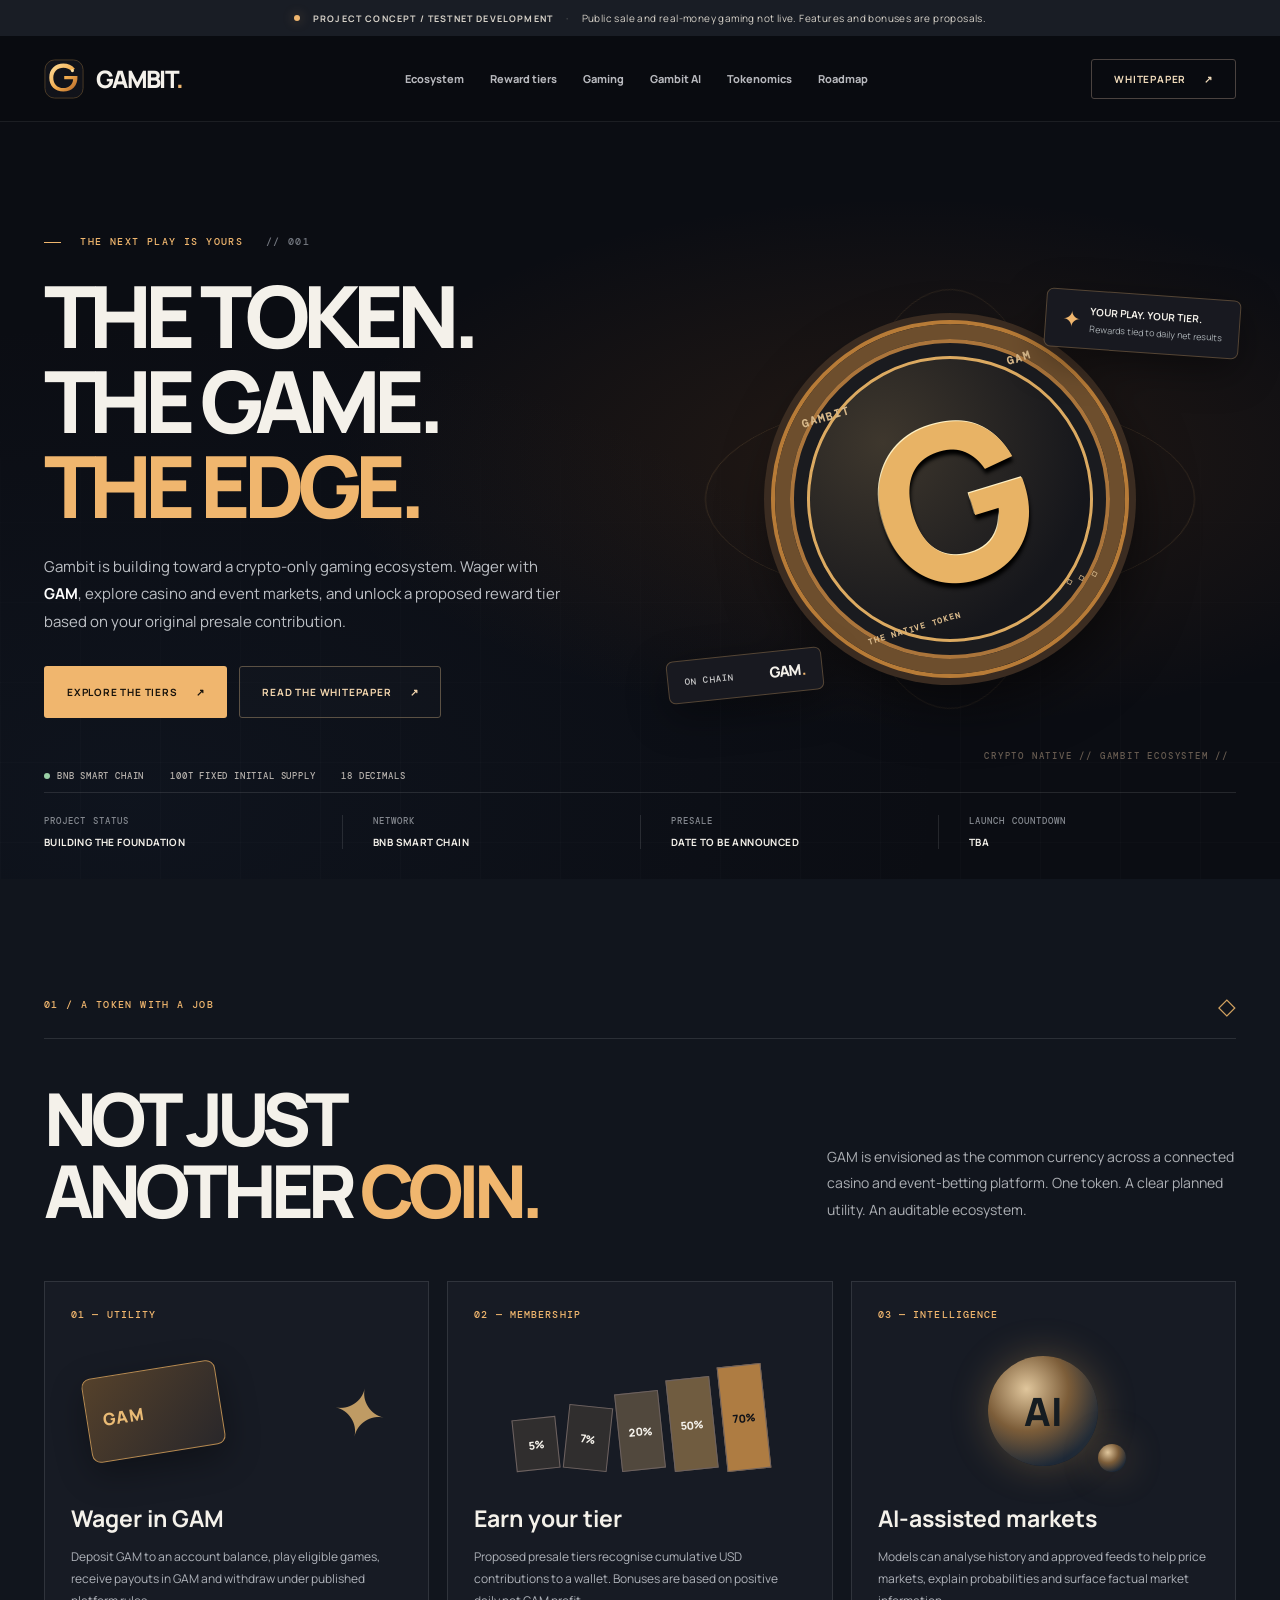
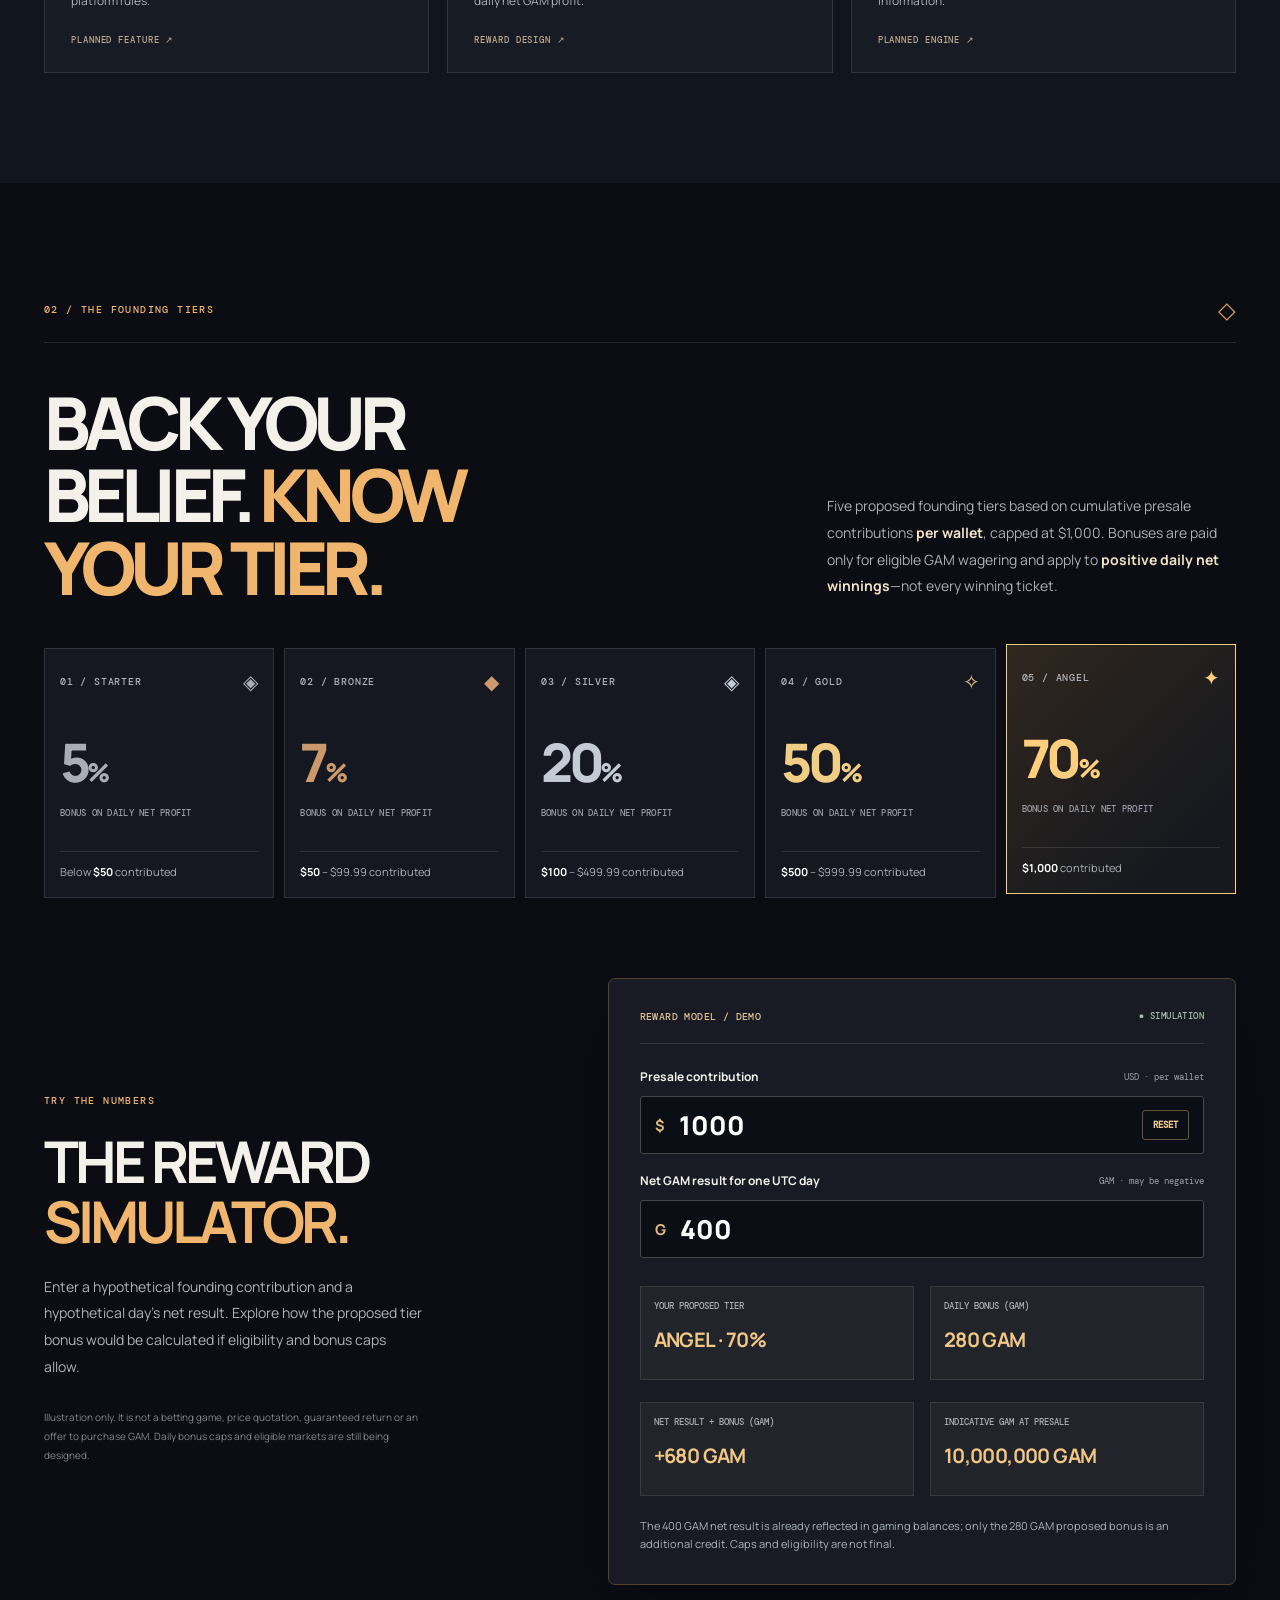
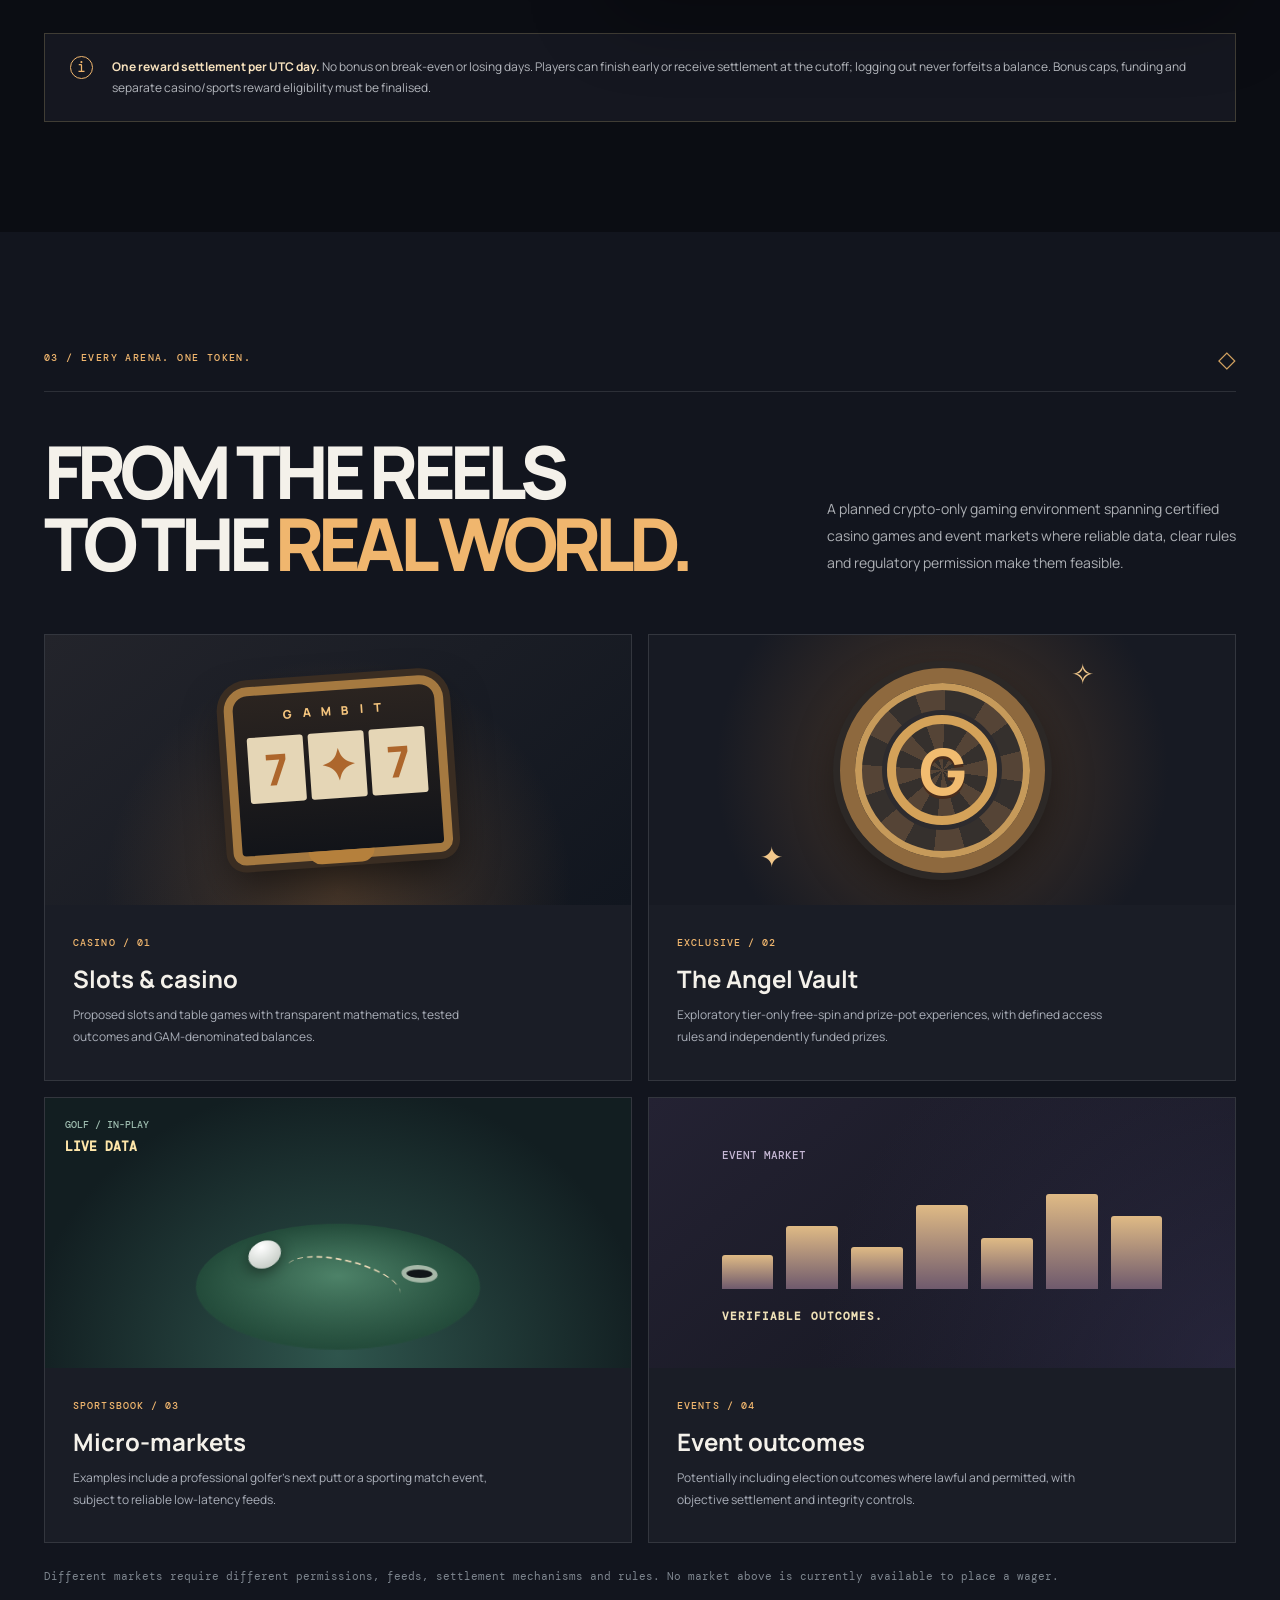
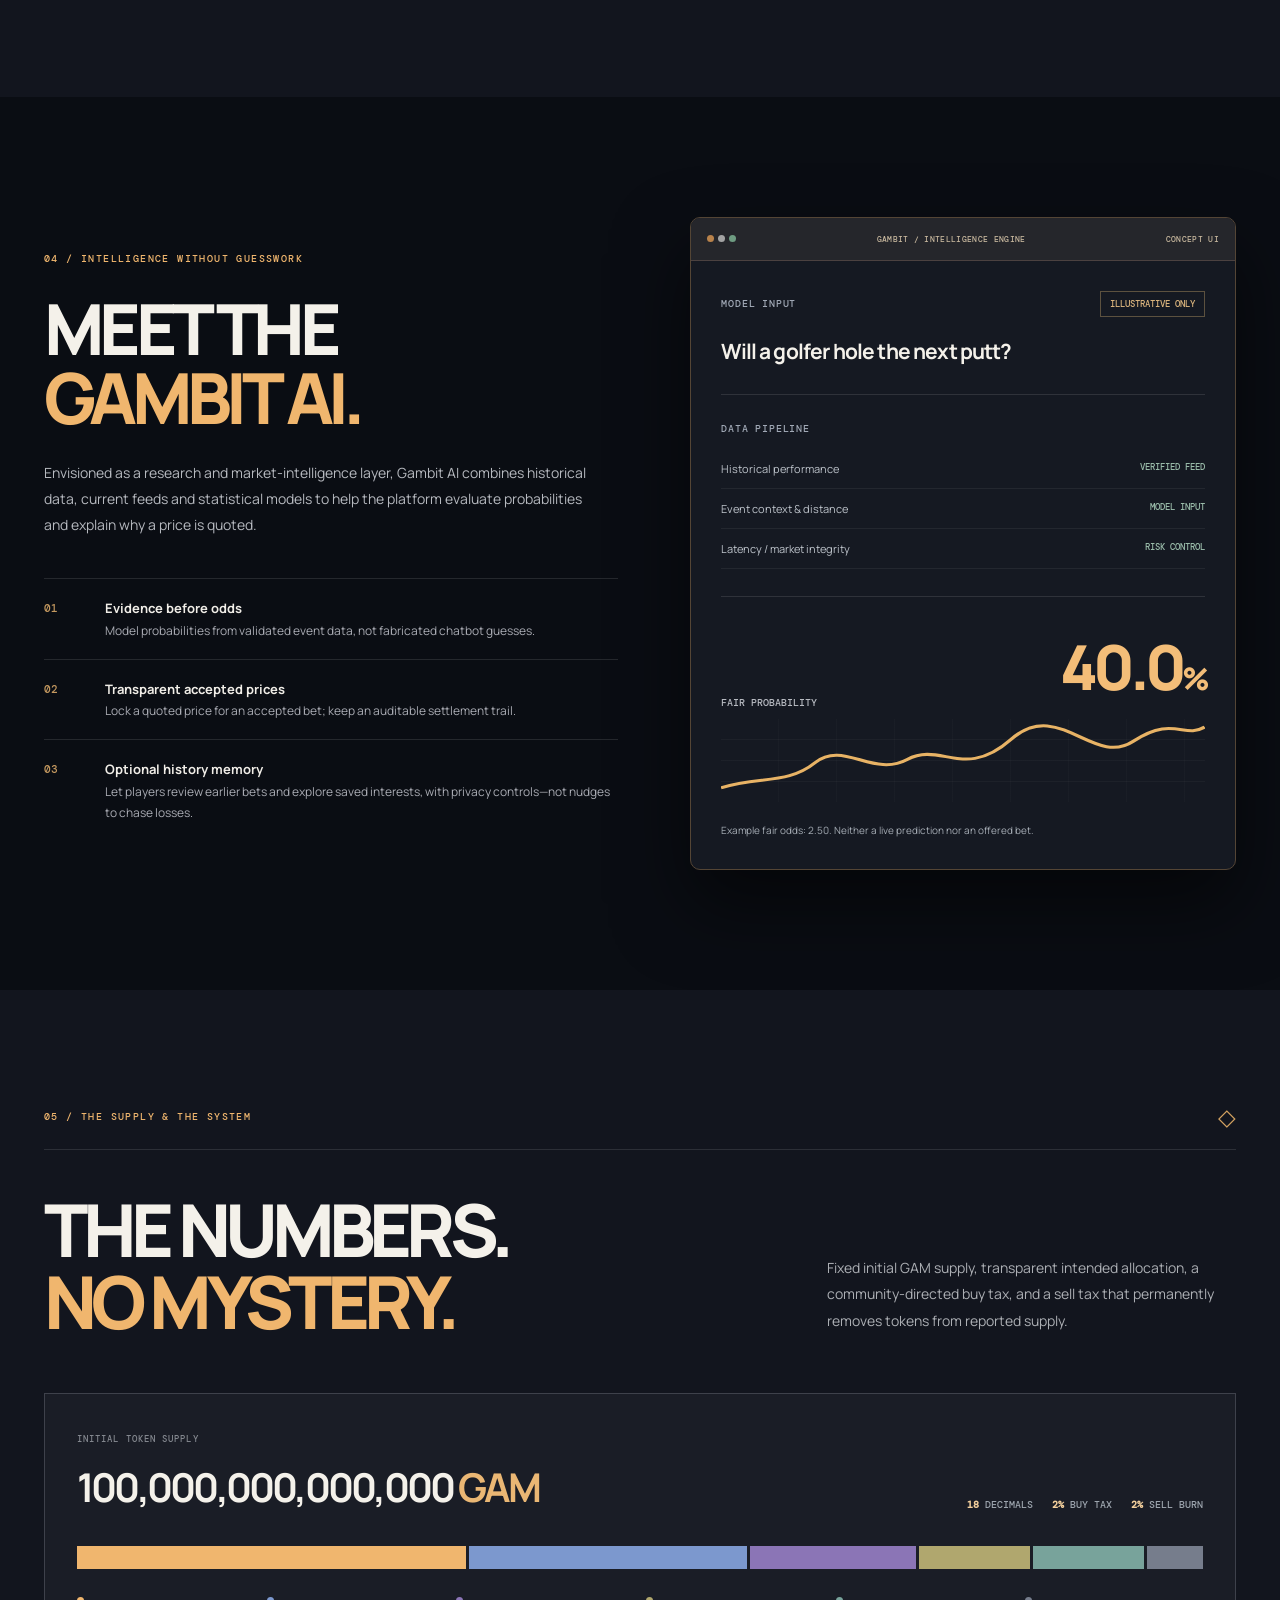
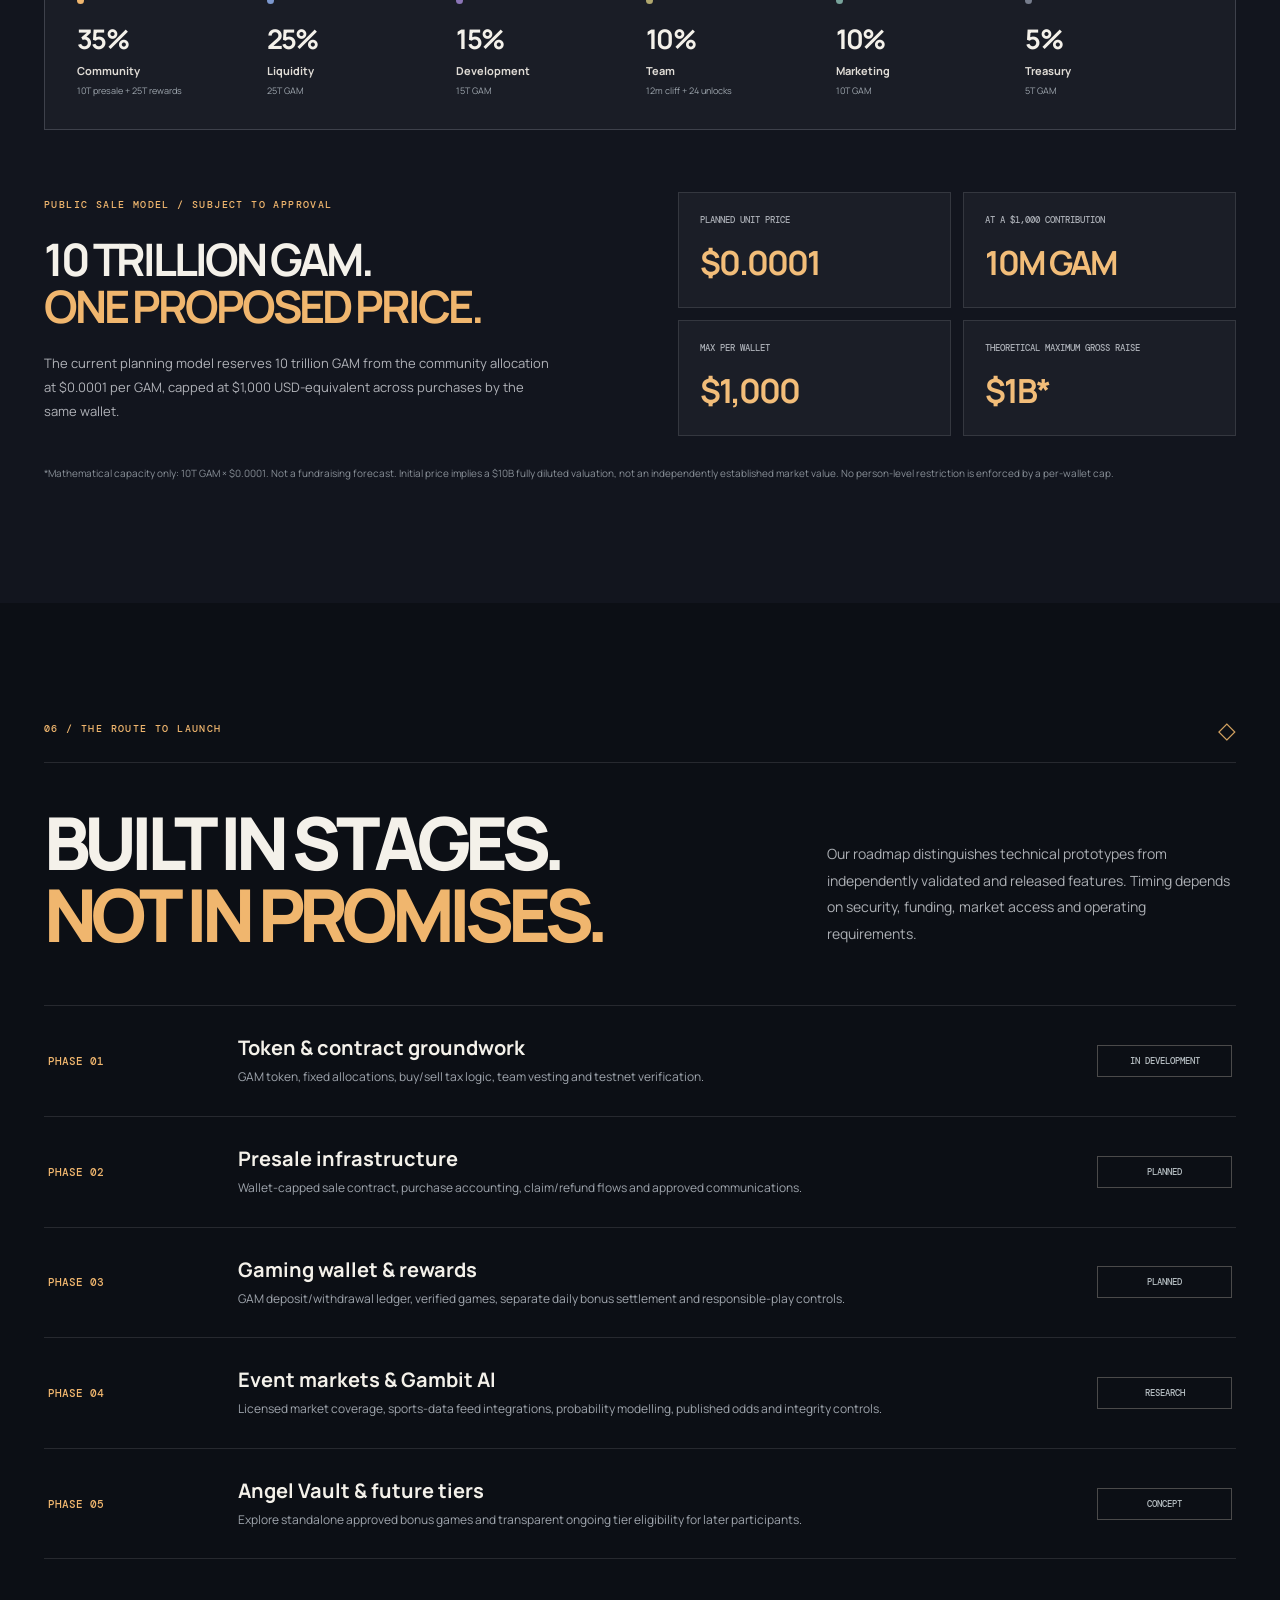
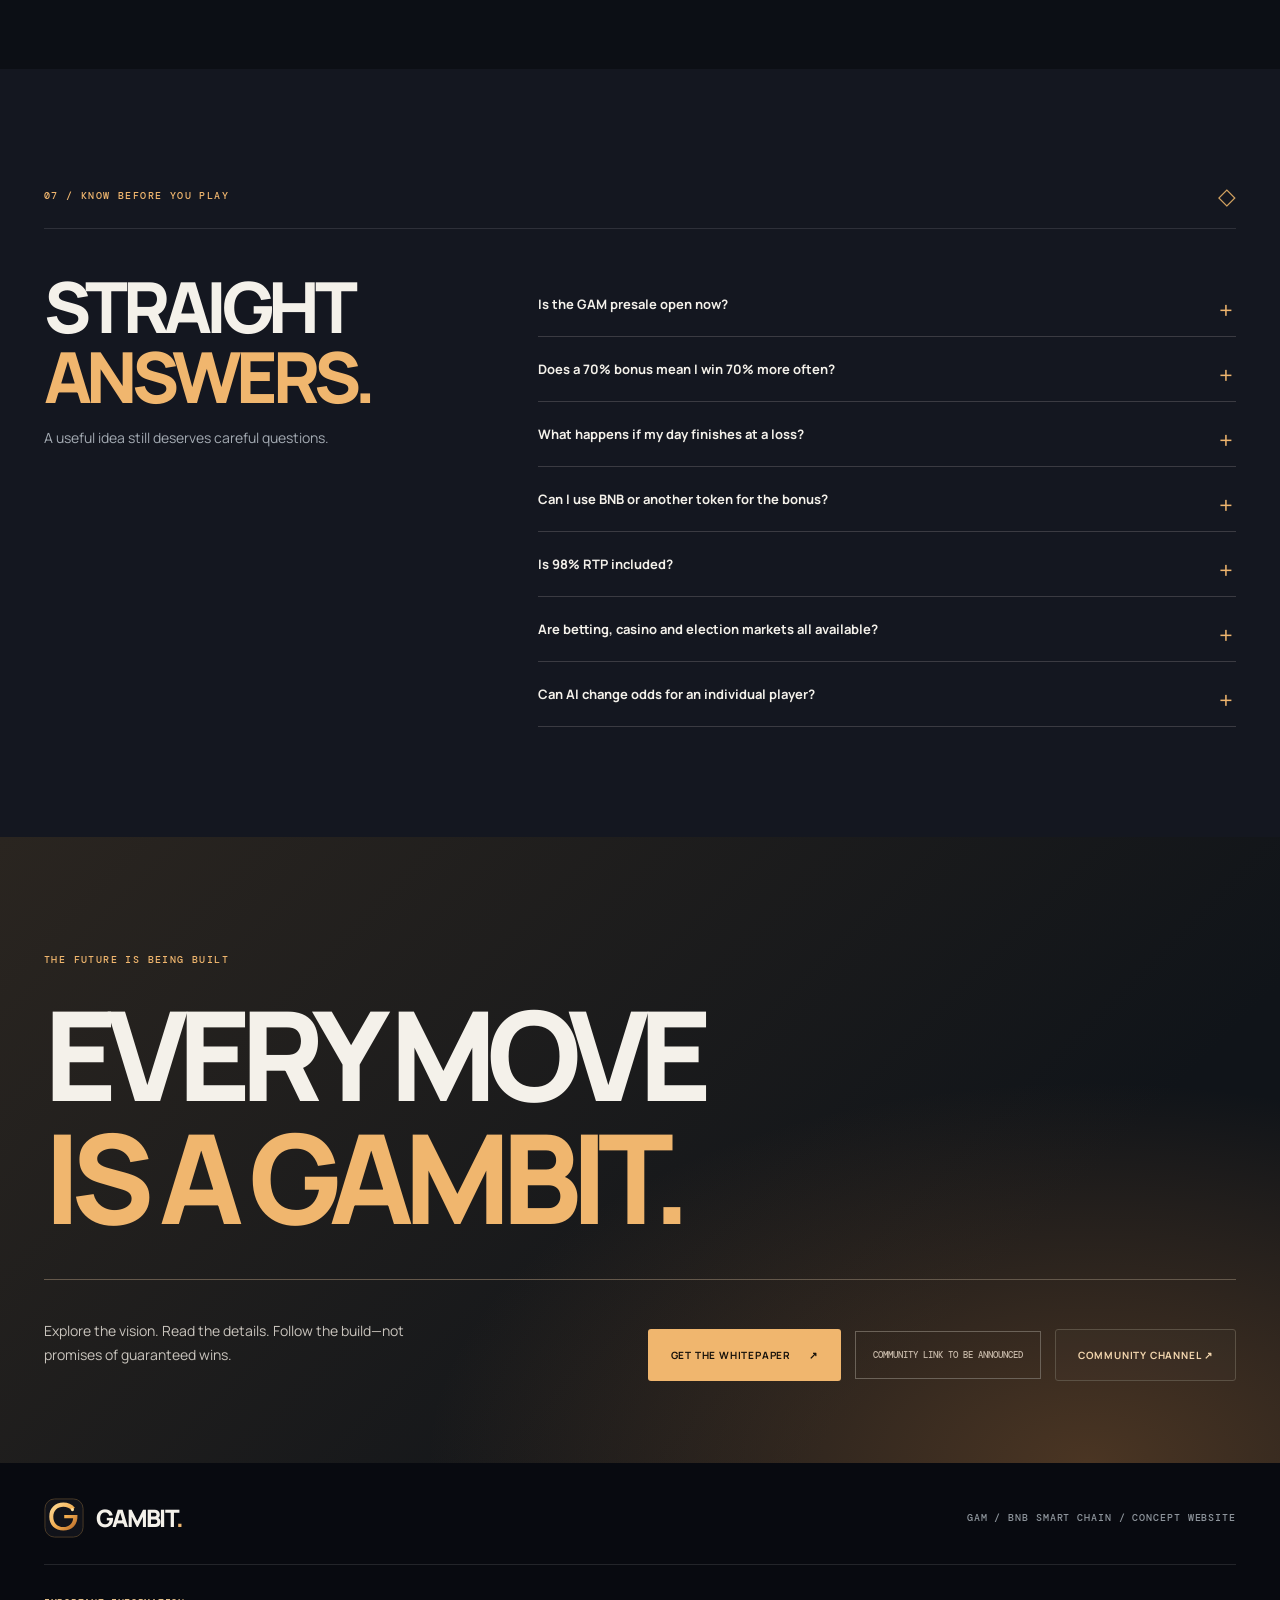
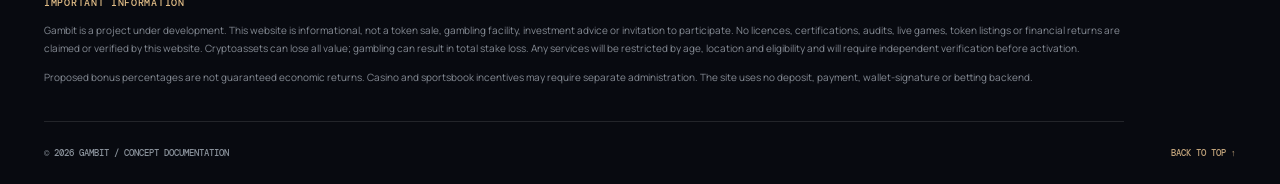
==== index.html @ d259435f "Add files via upload" ====
<!doctype html>
<html lang="en">
<head>
  <meta charset="utf-8"/>
  <meta name="viewport" content="width=device-width, initial-scale=1"/>
  <meta name="theme-color" content="#0a0d14"/>
  <meta property="og:type" content="website"/>
  <meta property="og:title" content="GAMBIT — The Token. The Game. The Edge."/>
  <meta property="og:description" content="Explore the GAM concept: tokenomics, founding tiers, crypto gaming, Gambit AI and the project roadmap. Development preview — not a live offering."/>
  <meta property="og:image" content="assets/img/social-preview.png"/>
  <meta name="twitter:card" content="summary_large_image"/>
  <meta name="description" content="Explore Gambit (GAM): a proposed BNB Smart Chain token and crypto-only gaming ecosystem with tiered daily net-profit rewards, casino, sports markets and AI-assisted odds intelligence."/>
  <title>GAMBIT — The Token. The Game. The Edge.</title>
  <link rel="icon" type="image/svg+xml" href="assets/img/favicon.svg"/>
  <link rel="preconnect" href="https://fonts.googleapis.com"/>
  <link rel="preconnect" href="https://fonts.gstatic.com" crossorigin/>
  <link href="https://fonts.googleapis.com/css2?family=DM+Mono:wght@400;500&family=Manrope:wght@400;500;600;700;800&display=swap" rel="stylesheet"/>
  <link rel="stylesheet" href="assets/css/styles.css"/>
  <script defer src="assets/js/config.js"></script>
  <script defer src="assets/js/site.js"></script>
</head>
<body>
  <a class="skip-link" href="#main">Skip to content</a>
  <div class="announcement"><span class="dot-live"></span><strong>PROJECT CONCEPT / TESTNET DEVELOPMENT</strong><span class="ann-sep">·</span><span>Public sale and real-money gaming not live. Features and bonuses are proposals.</span></div>
  <header class="header" id="top">
    <nav class="nav container" aria-label="Primary navigation">
      <a class="brand" href="#top" aria-label="Gambit home"><img src="assets/img/gambit-mark.svg" alt=""/><span>GAMBIT<span class="brand-period">.</span></span></a>
      <button class="menu-toggle" id="menu-toggle" aria-controls="nav-links" aria-expanded="false" aria-label="Open navigation"><span></span><span></span><span></span></button>
      <div class="nav-links" id="nav-links"><a href="#why-gam">Ecosystem</a><a href="#rewards">Reward tiers</a><a href="#casino">Gaming</a><a href="#ai">Gambit AI</a><a href="#tokenomics">Tokenomics</a><a href="#roadmap">Roadmap</a></div>
      <a class="button button-quiet nav-paper" href="whitepaper/Gambit_Whitepaper_v2_0.pdf" target="_blank" rel="noopener">WHITEPAPER <span aria-hidden="true">↗</span></a>
    </nav>
  </header>

  <main id="main">
    <section class="hero section" id="overview">
      <div class="hero-glow"></div>
      <div class="container hero-layout">
        <div class="hero-copy">
          <div class="eyebrow"><span class="mini-line"></span> THE NEXT PLAY IS YOURS <span class="eyebrow-index">// 001</span></div>
          <h1>THE TOKEN.<br/>THE GAME.<br/><em>THE EDGE.</em></h1>
          <p class="hero-lede">Gambit is building toward a crypto-only gaming ecosystem. Wager with <strong>GAM</strong>, explore casino and event markets, and unlock a proposed reward tier based on your original presale contribution.</p>
          <div class="hero-actions"><a class="button button-gold" href="#rewards">EXPLORE THE TIERS <span aria-hidden="true">↗</span></a><a class="button button-border" href="whitepaper/Gambit_Whitepaper_v2_0.pdf" target="_blank" rel="noopener">READ THE WHITEPAPER <span aria-hidden="true">↗</span></a></div>
          <div class="hero-trust"><span><i class="status-spark"></i> BNB SMART CHAIN</span><span>100T FIXED INITIAL SUPPLY</span><span>18 DECIMALS</span></div>
        </div>
        <div class="hero-art" aria-label="Illustrative Gambit platform concept">
          <div class="halo halo-one"></div><div class="halo halo-two"></div>
          <div class="hero-chip"><div class="chip-edge"><span>GAMBIT</span><span>GAM</span></div><div class="chip-letter">G</div><div class="chip-foot"><span>THE NATIVE TOKEN</span><span>◇ ◇ ◇</span></div></div>
          <div class="float-card float-card-top"><span class="float-icon">✦</span><span><strong>YOUR PLAY. YOUR TIER.</strong><small>Rewards tied to daily net results</small></span></div>
          <div class="float-card float-card-bottom"><span class="mono">ON CHAIN</span><span class="float-mini-mark">GAM<span>.</span></span></div>
          <div class="orbit-text">CRYPTO NATIVE // GAMBIT ECOSYSTEM //</div>
        </div>
      </div>
      <div class="container hero-baseline"><div class="baseline-item"><span class="data-label">PROJECT STATUS</span><strong>BUILDING THE FOUNDATION</strong></div><div class="baseline-item"><span class="data-label">NETWORK</span><strong>BNB SMART CHAIN</strong></div><div class="baseline-item"><span class="data-label">PRESALE</span><strong id="launch-label">DATE TO BE ANNOUNCED</strong></div><div class="baseline-item countdown-wrap"><span class="data-label">LAUNCH COUNTDOWN</span><strong id="countdown" aria-live="polite">TBA</strong></div></div>
    </section>

    <section class="section intro-section" id="why-gam"><div class="container">
      <div class="section-top"><span class="eyebrow">01 / A TOKEN WITH A JOB</span><span class="number-sign">◇</span></div>
      <div class="section-heading-grid"><h2>NOT JUST<br/>ANOTHER <em>COIN.</em></h2><p>GAM is envisioned as the common currency across a connected casino and event-betting platform. One token. A clear planned utility. An auditable ecosystem.</p></div>
      <div class="feature-grid">
        <article class="feature-card"><div class="feature-no">01 — UTILITY</div><div class="feature-art feature-art-wallet"><span>GAM</span><span class="spark-emoji">✦</span></div><h3>Wager in GAM</h3><p>Deposit GAM to an account balance, play eligible games, receive payouts in GAM and withdraw under published platform rules.</p><span class="small-arrow">PLANNED FEATURE ↗</span></article>
        <article class="feature-card"><div class="feature-no">02 — MEMBERSHIP</div><div class="feature-art feature-art-tier"><span>5%</span><span>7%</span><span>20%</span><span>50%</span><span>70%</span></div><h3>Earn your tier</h3><p>Proposed presale tiers recognise cumulative USD contributions to a wallet. Bonuses are based on positive daily net GAM profit.</p><span class="small-arrow">REWARD DESIGN ↗</span></article>
        <article class="feature-card"><div class="feature-no">03 — INTELLIGENCE</div><div class="feature-art feature-art-ai"><span class="orb"></span><span class="ai-letter">AI</span><span class="orb orb-small"></span></div><h3>AI-assisted markets</h3><p>Models can analyse history and approved feeds to help price markets, explain probabilities and surface factual market information.</p><span class="small-arrow">PLANNED ENGINE ↗</span></article>
      </div>
    </div></section>

    <section class="section rewards-section" id="rewards"><div class="container">
      <div class="section-top"><span class="eyebrow">02 / THE FOUNDING TIERS</span><span class="number-sign">◇</span></div>
      <div class="section-heading-grid rewards-heading"><h2>BACK YOUR<br/>BELIEF. <em>KNOW<br/>YOUR TIER.</em></h2><p>Five proposed founding tiers based on cumulative presale contributions <strong>per wallet</strong>, capped at $1,000. Bonuses are paid only for eligible GAM wagering and apply to <strong>positive daily net winnings</strong>—not every winning ticket.</p></div>
      <div class="tier-grid" id="tier-grid">
        <article class="tier-card tier-starter" data-min="0" data-max="49.999"><div class="tier-top"><span class="tier-ordinal">01 / STARTER</span><span class="tier-glyph">◈</span></div><h3>5<span>%</span></h3><p class="tier-description">BONUS ON DAILY NET PROFIT</p><div class="tier-rule"></div><p class="tier-threshold">Below <strong>$50</strong> contributed</p></article>
        <article class="tier-card tier-bronze" data-min="50" data-max="99.999"><div class="tier-top"><span class="tier-ordinal">02 / BRONZE</span><span class="tier-glyph">◆</span></div><h3>7<span>%</span></h3><p class="tier-description">BONUS ON DAILY NET PROFIT</p><div class="tier-rule"></div><p class="tier-threshold"><strong>$50</strong> – $99.99 contributed</p></article>
        <article class="tier-card tier-silver" data-min="100" data-max="499.999"><div class="tier-top"><span class="tier-ordinal">03 / SILVER</span><span class="tier-glyph">◈</span></div><h3>20<span>%</span></h3><p class="tier-description">BONUS ON DAILY NET PROFIT</p><div class="tier-rule"></div><p class="tier-threshold"><strong>$100</strong> – $499.99 contributed</p></article>
        <article class="tier-card tier-gold" data-min="500" data-max="999.999"><div class="tier-top"><span class="tier-ordinal">04 / GOLD</span><span class="tier-glyph">✧</span></div><h3>50<span>%</span></h3><p class="tier-description">BONUS ON DAILY NET PROFIT</p><div class="tier-rule"></div><p class="tier-threshold"><strong>$500</strong> – $999.99 contributed</p></article>
        <article class="tier-card tier-angel" data-min="1000" data-max="1000"><div class="tier-top"><span class="tier-ordinal">05 / ANGEL</span><span class="tier-glyph">✦</span></div><h3>70<span>%</span></h3><p class="tier-description">BONUS ON DAILY NET PROFIT</p><div class="tier-rule"></div><p class="tier-threshold"><strong>$1,000</strong> contributed</p></article>
      </div>
      <div class="calculator-grid">
        <div class="calc-copy"><span class="eyebrow">TRY THE NUMBERS</span><h3>THE REWARD<br/><em>SIMULATOR.</em></h3><p>Enter a hypothetical founding contribution and a hypothetical day's net result. Explore how the proposed tier bonus would be calculated if eligibility and bonus caps allow.</p><p class="calc-footnote">Illustration only. It is not a betting game, price quotation, guaranteed return or an offer to purchase GAM. Daily bonus caps and eligible markets are still being designed.</p></div>
        <div class="calc-panel"><div class="calc-panel-head"><span>REWARD MODEL / DEMO</span><span class="calc-indicator">● SIMULATION</span></div>
          <label for="invest-input">Presale contribution <span>USD · per wallet</span></label><div class="input-row"><span>$</span><input id="invest-input" type="number" inputmode="decimal" min="0" max="1000" step="1" value="1000"/><button class="input-reset" id="reset-example" type="button">RESET</button></div>
          <label for="profit-input">Net GAM result for one UTC day <span>GAM · may be negative</span></label><div class="input-row"><span>G</span><input id="profit-input" type="number" inputmode="decimal" step="1" value="400"/></div>
          <div class="calc-results"><div><small>YOUR PROPOSED TIER</small><strong id="sim-tier">ANGEL · 70%</strong></div><div><small>DAILY BONUS (GAM)</small><strong id="sim-bonus">280 GAM</strong></div><div><small>NET RESULT + BONUS (GAM)</small><strong id="sim-total">680 GAM</strong></div><div><small>INDICATIVE GAM AT PRESALE</small><strong id="sim-tokens">10,000,000 GAM</strong></div></div><p id="sim-note" class="sim-note" role="status">The 400 GAM of net winnings is already in the game balance; only the 280 GAM bonus is newly credited.</p>
        </div>
      </div>
      <div class="rule-banner"><span class="banner-icon">i</span><p><strong>One reward settlement per UTC day.</strong> No bonus on break-even or losing days. Players can finish early or receive settlement at the cutoff; logging out never forfeits a balance. Bonus caps, funding and separate casino/sports reward eligibility must be finalised.</p></div>
    </div></section>

    <section class="section casino-section" id="casino"><div class="container">
      <div class="section-top"><span class="eyebrow">03 / EVERY ARENA. ONE TOKEN.</span><span class="number-sign">◇</span></div>
      <div class="section-heading-grid"><h2>FROM THE REELS<br/>TO THE <em>REAL WORLD.</em></h2><p>A planned crypto-only gaming environment spanning certified casino games and event markets where reliable data, clear rules and regulatory permission make them feasible.</p></div>
      <div class="arena-grid"><article class="arena-card arena-slots"><div class="arena-graphic"><div class="slot-case"><div class="slot-title">G A M B I T</div><div class="slot-wheels"><span>7</span><span>✦</span><span>7</span></div><div class="slot-button"></div></div></div><div class="arena-info"><span class="small-tag">CASINO / 01</span><h3>Slots & casino</h3><p>Proposed slots and table games with transparent mathematics, tested outcomes and GAM-denominated balances.</p></div></article>
      <article class="arena-card arena-vault"><div class="arena-graphic"><div class="vault-door"><div class="vault-ring"></div><div class="vault-center">G</div></div><span class="vault-spark v1">✧</span><span class="vault-spark v2">✦</span></div><div class="arena-info"><span class="small-tag">EXCLUSIVE / 02</span><h3>The Angel Vault</h3><p>Exploratory tier-only free-spin and prize-pot experiences, with defined access rules and independently funded prizes.</p></div></article>
      <article class="arena-card arena-golf"><div class="arena-graphic"><div class="golf-orbit"><div class="golf-hole"></div><div class="golf-ball"></div><div class="golf-trail"></div></div><div class="golf-odds"><span>GOLF / IN-PLAY</span><strong>LIVE DATA</strong></div></div><div class="arena-info"><span class="small-tag">SPORTSBOOK / 03</span><h3>Micro-markets</h3><p>Examples include a professional golfer's next putt or a sporting match event, subject to reliable low-latency feeds.</p></div></article>
      <article class="arena-card arena-events"><div class="arena-graphic"><div class="event-lines"><span>EVENT MARKET</span><div class="event-bars"><i></i><i></i><i></i><i></i><i></i><i></i><i></i></div><strong>VERIFIABLE OUTCOMES.</strong></div></div><div class="arena-info"><span class="small-tag">EVENTS / 04</span><h3>Event outcomes</h3><p>Potentially including election outcomes where lawful and permitted, with objective settlement and integrity controls.</p></div></article></div>
      <div class="arena-note">Different markets require different permissions, feeds, settlement mechanisms and rules. No market above is currently available to place a wager.</div>
    </div></section>

    <section class="section ai-section" id="ai"><div class="container ai-layout">
      <div class="ai-story"><span class="eyebrow">04 / INTELLIGENCE WITHOUT GUESSWORK</span><h2>MEET THE<br/><em>GAMBIT AI.</em></h2><p>Envisioned as a research and market-intelligence layer, Gambit AI combines historical data, current feeds and statistical models to help the platform evaluate probabilities and explain why a price is quoted.</p><div class="ai-points"><div><span>01</span><p><strong>Evidence before odds</strong><br/>Model probabilities from validated event data, not fabricated chatbot guesses.</p></div><div><span>02</span><p><strong>Transparent accepted prices</strong><br/>Lock a quoted price for an accepted bet; keep an auditable settlement trail.</p></div><div><span>03</span><p><strong>Optional history memory</strong><br/>Let players review earlier bets and explore saved interests, with privacy controls—not nudges to chase losses.</p></div></div></div>
      <div class="ai-console" aria-label="Illustrative market analytics interface, not live odds"><div class="console-head"><span class="console-lights"><i></i><i></i><i></i></span><span>GAMBIT / INTELLIGENCE ENGINE</span><span>CONCEPT UI</span></div><div class="console-body"><div class="console-line"><span class="mono light-label">MODEL INPUT</span><span class="console-tag">ILLUSTRATIVE ONLY</span></div><div class="console-input">Will a golfer hole the next putt?</div><div class="console-divider"></div><div class="console-label">DATA PIPELINE</div><div class="console-feed"><div class="console-feed-row"><span>Historical performance</span><span>VERIFIED FEED</span></div><div class="console-feed-row"><span>Event context & distance</span><span>MODEL INPUT</span></div><div class="console-feed-row"><span>Latency / market integrity</span><span>RISK CONTROL</span></div></div><div class="console-divider"></div><div class="console-output"><span>FAIR PROBABILITY</span><strong>40.0<span>%</span></strong></div><div class="console-graph" aria-hidden="true"><div class="graph-grid"></div><svg viewBox="0 0 400 82" preserveAspectRatio="none"><path d="M0 68 C 32 56,55 65,78 43 S 126 58,154 40 S 201 61,240 20 S 308 48,341 22 S 383 20,400 8" fill="none" stroke="#e8b365" stroke-width="3"/></svg></div><div class="console-fine">Example fair odds: 2.50. Neither a live prediction nor an offered bet.</div></div></div>
    </div></section>

    <section class="section token-section" id="tokenomics"><div class="container">
      <div class="section-top"><span class="eyebrow">05 / THE SUPPLY & THE SYSTEM</span><span class="number-sign">◇</span></div>
      <div class="section-heading-grid"><h2>THE NUMBERS.<br/><em>NO MYSTERY.</em></h2><p>Fixed initial GAM supply, transparent intended allocation, a community-directed buy tax, and a sell tax that permanently removes tokens from reported supply.</p></div>
      <div class="token-panel"><div class="token-head"><div><span class="data-label">INITIAL TOKEN SUPPLY</span><h3>100,000,000,000,000 <span>GAM</span></h3></div><div class="token-rules"><span><b>18</b> DECIMALS</span><span><b>2%</b> BUY TAX</span><span><b>2%</b> SELL BURN</span></div></div><div class="supply-strip" role="img" aria-label="35 percent community, 25 percent liquidity, 15 percent development, 10 percent team, 10 percent marketing and 5 percent treasury"><span style="--w:35;--c:#f0b66e"></span><span style="--w:25;--c:#7c98ce"></span><span style="--w:15;--c:#8b75b6"></span><span style="--w:10;--c:#b0a76e"></span><span style="--w:10;--c:#78a39b"></span><span style="--w:5;--c:#767d8c"></span></div><div class="allocation-grid"><div><i style="--c:#f0b66e"></i><strong>35%</strong><span>Community</span><small>10T presale + 25T rewards</small></div><div><i style="--c:#7c98ce"></i><strong>25%</strong><span>Liquidity</span><small>25T GAM</small></div><div><i style="--c:#8b75b6"></i><strong>15%</strong><span>Development</span><small>15T GAM</small></div><div><i style="--c:#b0a76e"></i><strong>10%</strong><span>Team</span><small>12m cliff + 24 unlocks</small></div><div><i style="--c:#78a39b"></i><strong>10%</strong><span>Marketing</span><small>10T GAM</small></div><div><i style="--c:#767d8c"></i><strong>5%</strong><span>Treasury</span><small>5T GAM</small></div></div></div>
      <div class="presale-grid"><div><span class="eyebrow">PUBLIC SALE MODEL / SUBJECT TO APPROVAL</span><h3>10 TRILLION GAM.<br/><em>ONE PROPOSED PRICE.</em></h3><p>The current planning model reserves 10 trillion GAM from the community allocation at $0.0001 per GAM, capped at $1,000 USD-equivalent across purchases by the same wallet.</p></div><div class="presale-metrics"><div><span>PLANNED UNIT PRICE</span><strong>$0.0001</strong></div><div><span>AT A $1,000 CONTRIBUTION</span><strong>10M GAM</strong></div><div><span>MAX PER WALLET</span><strong>$1,000</strong></div><div><span>THEORETICAL MAXIMUM GROSS RAISE</span><strong>$1B*</strong></div></div></div><p class="foot-asterisk">*Mathematical capacity only: 10T GAM × $0.0001. Not a fundraising forecast. Initial price implies a $10B fully diluted valuation, not an independently established market value. No person-level restriction is enforced by a per-wallet cap.</p>
    </div></section>

    <section class="section roadmap-section" id="roadmap"><div class="container"><div class="section-top"><span class="eyebrow">06 / THE ROUTE TO LAUNCH</span><span class="number-sign">◇</span></div><div class="section-heading-grid"><h2>BUILT IN STAGES.<br/><em>NOT IN PROMISES.</em></h2><p>Our roadmap distinguishes technical prototypes from independently validated and released features. Timing depends on security, funding, market access and operating requirements.</p></div><div class="roadmap-list"><article><span>PHASE 01</span><div><h3>Token & contract groundwork</h3><p>GAM token, fixed allocations, buy/sell tax logic, team vesting and testnet verification.</p></div><span class="phase-status">IN DEVELOPMENT</span></article><article><span>PHASE 02</span><div><h3>Presale infrastructure</h3><p>Wallet-capped sale contract, purchase accounting, claim/refund flows and approved communications.</p></div><span class="phase-status">PLANNED</span></article><article><span>PHASE 03</span><div><h3>Gaming wallet & rewards</h3><p>GAM deposit/withdrawal ledger, verified games, separate daily bonus settlement and responsible-play controls.</p></div><span class="phase-status">PLANNED</span></article><article><span>PHASE 04</span><div><h3>Event markets & Gambit AI</h3><p>Licensed market coverage, sports-data feed integrations, probability modelling, published odds and integrity controls.</p></div><span class="phase-status">RESEARCH</span></article><article><span>PHASE 05</span><div><h3>Angel Vault & future tiers</h3><p>Explore standalone approved bonus games and transparent ongoing tier eligibility for later participants.</p></div><span class="phase-status">CONCEPT</span></article></div></div></section>

    <section class="section faq-section" id="faq"><div class="container"><div class="section-top"><span class="eyebrow">07 / KNOW BEFORE YOU PLAY</span><span class="number-sign">◇</span></div><div class="faq-grid"><div><h2>STRAIGHT<br/><em>ANSWERS.</em></h2><p class="faq-sub">A useful idea still deserves careful questions.</p></div><div class="faq-list">
      <details><summary>Is the GAM presale open now?</summary><p>No. This is a concept and development website. A presale contract is not connected, there are no purchase transactions here and no launch date is announced.</p></details>
      <details><summary>Does a 70% bonus mean I win 70% more often?</summary><p>No. The proposed Angel rate adds 70% of eligible positive daily net profit in GAM, subject to published limits. It does not change the likelihood of a game outcome or guarantee any profit.</p></details>
      <details><summary>What happens if my day finishes at a loss?</summary><p>No positive-profit bonus applies. Base gaming winnings and losses are accounted for independently from bonuses; eligible bonus amounts would settle only once per UTC day.</p></details>
      <details><summary>Can I use BNB or another token for the bonus?</summary><p>The proposed daily bonus applies only to qualifying GAM-denominated play. Details of any other supported currencies or market products remain undecided.</p></details>
      <details><summary>Is 98% RTP included?</summary><p>A distinct 98% RTP Angel game version was previously explored as a future concept. It is not a confirmed product setting and is not combined with the new daily net-profit rewards without mathematical and independent fairness review.</p></details>
      <details><summary>Are betting, casino and election markets all available?</summary><p>No. These are proposed areas of development, dependent on permissions, reliable feeds, testing, age and eligibility controls, and clear settlement procedures. Some may not launch in all jurisdictions.</p></details>
      <details><summary>Can AI change odds for an individual player?</summary><p>No adaptive, undisclosed odds manipulation is proposed. Statistical models may recommend market prices that are then validated; accepted bet odds are recorded and game randomness remains independently governed.</p></details>
    </div></div></div></section>

    <section class="closing-section"><div class="container closing-inner"><span class="eyebrow">THE FUTURE IS BEING BUILT</span><h2>EVERY MOVE<br/><em>IS A GAMBIT.</em></h2><div class="closing-bottom"><p>Explore the vision. Read the details. Follow the build—not promises of guaranteed wins.</p><div class="closing-actions"><a class="button button-gold" href="whitepaper/Gambit_Whitepaper_v2_0.pdf" target="_blank" rel="noopener">GET THE WHITEPAPER <span aria-hidden="true">↗</span></a><span id="community-placeholder" class="community-placeholder">COMMUNITY LINK TO BE ANNOUNCED</span><a id="community-link" class="button button-border" href="#" rel="noopener noreferrer" target="_blank" hidden>COMMUNITY CHANNEL ↗</a></div></div></div></section>
  </main>
  <footer class="footer"><div class="container"><div class="footer-top"><a href="#top" class="brand"><img src="assets/img/gambit-mark.svg" alt=""/><span>GAMBIT<span class="brand-period">.</span></span></a><span>GAM / BNB SMART CHAIN / CONCEPT WEBSITE</span></div><div class="footer-disclosure"><strong>IMPORTANT INFORMATION</strong><p>Gambit is a project under development. This website is informational, not a token sale, gambling facility, investment advice or invitation to participate. No licences, certifications, audits, live games, token listings or financial returns are claimed or verified by this website. Cryptoassets can lose all value; gambling can result in total stake loss. Any services will be restricted by age, location and eligibility and will require independent verification before activation.</p><p>Proposed bonus percentages are not guaranteed economic returns. Casino and sportsbook incentives may require separate administration. The site uses no deposit, payment, wallet-signature or betting backend.</p></div><div class="footer-bottom"><span>© <span id="year"></span> GAMBIT / CONCEPT DOCUMENTATION</span><a href="#top">BACK TO TOP ↑</a></div></div></footer>
</body>
</html>
---- assets/css/styles.css ----
:root{--bg:#0b0d13;--bg2:#10131b;--panel:#141820;--panel2:#171a23;--text:#f4f1ea;--muted:#a3a4ab;--gold:#f0b66e;--goldp:#f8d09a;--line:rgba(255,255,255,.11);--mint:#99cbb6;--font:'Manrope',Arial,sans-serif;--mono:'DM Mono',monospace;scroll-behavior:smooth}*{box-sizing:border-box}html{scroll-padding-top:98px}body{margin:0;background:var(--bg);color:var(--text);font-family:var(--font);font-size:15px;-webkit-font-smoothing:antialiased}a{color:inherit;text-decoration:none}button,input{font:inherit}button{cursor:pointer}a:focus-visible,button:focus-visible,input:focus-visible,summary:focus-visible{outline:2px solid #ffce88;outline-offset:4px}::selection{background:var(--gold);color:#16181c}em{font-style:normal;color:var(--gold)}.container{width:min(1260px,calc(100% - 88px));margin:auto}.section{position:relative;overflow:hidden}.skip-link{position:absolute;z-index:500;left:12px;top:-80px;padding:10px 14px;background:var(--gold);color:#080a0c}.skip-link:focus{top:10px}.announcement{min-height:36px;background:#191d25;color:#d7d2c9;display:flex;align-items:center;justify-content:center;gap:13px;text-align:center;padding:7px 18px;font-size:10px;letter-spacing:.04em}.announcement strong{letter-spacing:.13em;font-size:9px}.ann-sep{opacity:.45}.dot-live{width:6px;height:6px;border-radius:50%;background:var(--gold);box-shadow:0 0 12px #f0b66e66}.header{height:86px;position:sticky;top:0;z-index:50;background:rgba(10,12,17,.93);border-bottom:1px solid rgba(255,255,255,.08);backdrop-filter:blur(15px)}.nav{height:100%;display:flex;align-items:center;gap:22px}.brand{display:inline-flex;gap:12px;align-items:center;white-space:nowrap;font-weight:800;font-size:24px;letter-spacing:-.07em}.brand img{width:40px;height:40px}.brand-period{color:var(--gold)}.nav-links{display:flex;align-items:center;gap:26px;justify-content:center;margin-left:auto}.nav-links a{font-size:11px;font-weight:750;color:#b8b9be;transition:color .2s}.nav-links a:hover{color:white}.button{display:inline-flex;align-items:center;justify-content:center;min-height:52px;padding:0 22px;gap:18px;border-radius:3px;font:700 10px var(--font);letter-spacing:.08em;white-space:nowrap;border:1px solid transparent;transition:transform .2s,background .2s,border-color .2s}.button:hover{transform:translateY(-2px)}.button-gold{color:#17120b;background:var(--gold)}.button-gold:hover{background:#ffd397}.button-border{border-color:#5b5144;color:#f3d6ae;background:rgba(255,255,255,.012)}.button-border:hover{border-color:var(--gold)}.button-quiet{border-color:#4b4340;background:transparent;color:#f2ddbd;min-height:40px}.nav-paper{margin-left:auto}.menu-toggle{display:none}.eyebrow{font:500 10px var(--mono);letter-spacing:.14em;color:var(--gold)}.mini-line{height:1px;width:17px;background:var(--gold);display:inline-block;vertical-align:middle;margin-right:12px}.eyebrow-index{margin-left:15px;color:#747880}.hero{background:radial-gradient(ellipse at 71% 45%,rgba(169,94,28,.16),transparent 45%),radial-gradient(ellipse at 10% 90%,rgba(41,68,105,.12),transparent 50%),var(--bg);min-height:720px;padding-top:95px}.hero:after{content:"";position:absolute;inset:0;pointer-events:none;background-image:linear-gradient(rgba(255,255,255,.015) 1px,transparent 1px),linear-gradient(90deg,rgba(255,255,255,.014) 1px,transparent 1px);background-size:80px 80px;mask-image:linear-gradient(to bottom,transparent 20%,black 85%)}.hero-layout{min-height:520px;display:grid;grid-template-columns:1.02fr .98fr;gap:25px;position:relative;z-index:1}.hero-copy{padding-top:18px}.hero h1,h2,.closing-section h2{font-weight:800;line-height:.99;letter-spacing:-.08em}.hero h1{font-size:clamp(64px,6.7vw,112px);margin:26px 0 24px}.hero-lede{font-size:15px;line-height:1.85;max-width:530px;color:#bdc0c5}.hero-lede strong{color:#fff}.hero-actions{display:flex;gap:12px;flex-wrap:wrap;margin-top:30px}.hero-trust{display:flex;flex-wrap:wrap;align-items:center;gap:26px;margin-top:52px;font:500 9px var(--mono);letter-spacing:.09em;color:#b5b0ab}.hero-trust span{display:flex;align-items:center;gap:7px}.status-spark{display:inline-block;height:6px;width:6px;border-radius:50%;background:#9ad0a6}.hero-art{position:relative;min-height:490px;display:flex;align-items:center;justify-content:center;isolation:isolate}.halo{position:absolute;border:1px solid rgba(240,182,110,.14);width:490px;height:490px;border-radius:50%}.halo-one{transform:rotateX(65deg) rotateZ(25deg)}.halo-two{width:420px;height:420px;transform:rotateY(60deg) rotateZ(-10deg);border-color:rgba(240,182,110,.1)}.hero-chip{position:relative;width:350px;height:350px;border-radius:50%;border:15px solid #6d4e2d;box-shadow:0 0 0 4px #b77b37,0 0 0 11px #3b2c21,0 27px 60px rgba(0,0,0,.6),inset 0 0 0 4px #ab753b,inset 0 0 0 17px #1a1b1f,inset 0 0 0 20px #dcaa61;background:radial-gradient(circle at 35% 27%,#3e372d,#15161b 67%);transform:rotate(-17deg);display:flex;align-items:center;justify-content:center}.chip-letter{font:800 215px var(--font);letter-spacing:-.16em;padding-right:31px;color:#e8b365;text-shadow:0 5px 4px #000,0 -1px 0 #fff1c4}.chip-edge,.chip-foot{position:absolute;left:50%;transform:translateX(-50%);width:240px;display:flex;justify-content:space-between;font:600 11px var(--mono);color:#d6b789;letter-spacing:.13em}.chip-edge{top:38px}.chip-foot{bottom:42px;font-size:8px}.float-card{position:absolute;display:flex;align-items:center;z-index:4;background:rgba(25,27,34,.96);border:1px solid rgba(240,182,110,.28);border-radius:7px;box-shadow:0 12px 40px #0006}.float-card-top{top:77px;right:-4px;padding:13px 16px;gap:10px;transform:rotate(4deg)}.float-card-top strong,.float-card-top small{display:block}.float-card-top strong{font:700 10px var(--font)}.float-card-top small{font-size:9px;color:#aab0b4;margin-top:4px}.float-icon{font-size:22px;color:var(--gold)}.float-card-bottom{bottom:85px;left:3px;padding:10px 16px;gap:35px;transform:rotate(-6deg)}.float-card-bottom .mono{font:500 9px var(--mono);letter-spacing:.14em;color:#ccc}.float-mini-mark{font-weight:800;letter-spacing:-.04em}.float-mini-mark span{color:var(--gold)}.orbit-text{position:absolute;bottom:20px;right:7px;font:500 9px var(--mono);letter-spacing:.2em;color:#675b50}.hero-baseline{position:relative;z-index:2;border-top:1px solid var(--line);display:grid;grid-template-columns:repeat(4,1fr);gap:0;margin-top:10px;padding:22px 0 30px}.baseline-item{display:flex;flex-direction:column;gap:8px;padding:0 30px;border-left:1px solid var(--line)}.baseline-item:first-child{padding-left:0;border-left:none}.data-label{font:500 9px var(--mono);letter-spacing:.12em;color:#84888f}.baseline-item strong{font-size:10px;letter-spacing:.04em}.number-sign{color:#d4a361;font-size:23px}.section-top{display:flex;align-items:center;justify-content:space-between;border-bottom:1px solid var(--line);padding-bottom:17px}.section-heading-grid{display:grid;grid-template-columns:1fr .57fr;gap:65px;align-items:end;margin:43px 0 55px}.section-heading-grid h2,.ai-story h2,.faq-grid h2{font-size:clamp(49px,5.7vw,85px);margin:0}.section-heading-grid p{color:#acafb4;line-height:1.9;max-width:445px;font-size:14px;margin:0 0 3px}.section-heading-grid p strong{color:#f1e3c9}.intro-section,.casino-section,.token-section,.faq-section{padding:110px 0;background:#0d1017}.intro-section{background:#11151d}.feature-grid{display:grid;grid-template-columns:repeat(3,1fr);gap:18px}.feature-card{background:#171b24;border:1px solid var(--line);padding:26px;min-height:391px;position:relative}.feature-no,.small-tag{font:500 10px var(--mono);letter-spacing:.11em;color:var(--gold)}.feature-art{height:162px;display:flex;align-items:center;justify-content:center;margin-top:9px}.feature-art-wallet{justify-content:space-between;padding:0 15px;color:#eabb75}.feature-art-wallet>span:first-child{display:block;width:135px;height:85px;background:linear-gradient(135deg,#55412b,#29272a);border:1px solid #b78a50;border-radius:9px;padding:30px 15px;transform:rotate(-9deg);font-size:17px;font-weight:800;letter-spacing:.05em;box-shadow:0 12px 35px #0005}.spark-emoji{font-size:65px;opacity:.8;transform:rotate(12deg)}.feature-art-tier{gap:8px;align-items:end;padding-bottom:22px}.feature-art-tier span{display:flex;align-items:center;justify-content:center;font:800 11px var(--font);height:52px;width:44px;background:#302e2e;border:1px solid #6d6261;transform:rotate(-6deg)}.feature-art-tier span:nth-child(2){height:64px;transform:rotate(6deg)}.feature-art-tier span:nth-child(3){height:78px;background:#51483d}.feature-art-tier span:nth-child(4){height:92px;background:#705c40}.feature-art-tier span:nth-child(5){height:105px;background:#ae7c42;color:#101218}.feature-art-ai{position:relative}.orb{height:110px;width:110px;border-radius:50%;background:radial-gradient(circle at 35% 30%,#e0c69c,#7c5d39 40%,#1e2937 75%);filter:blur(.2px);box-shadow:0 0 38px #edb46144}.orb-small{position:absolute;width:28px;height:28px;right:25%;bottom:20px}.ai-letter{position:absolute;font:800 39px var(--font);color:#151c21}.feature-card h3{font-size:23px;margin:10px 0}.feature-card p{font-size:12px;color:#afb3ba;line-height:1.8;max-width:330px}.small-arrow{display:block;color:#bfa98d;font:500 9px var(--mono);letter-spacing:.1em;margin-top:23px}.rewards-section{padding:110px 0;background:#0b0d13}.rewards-heading{margin-bottom:45px}.tier-grid{display:grid;grid-template-columns:repeat(5,minmax(0,1fr));gap:10px}.tier-card{background:#151821;border:1px solid #30323a;padding:19px 15px 17px;min-height:246px;transition:border-color .25s,transform .25s;position:relative}.tier-card:hover,.tier-card.tier-selected{border-color:var(--tier-accent,#f0b66e);transform:translateY(-4px)}.tier-top{display:flex;align-items:center;justify-content:space-between;gap:6px}.tier-ordinal{font:500 10px var(--mono);letter-spacing:.08em;color:#aeb2b8}.tier-glyph{font-size:20px;color:var(--tier-accent,#fff)}.tier-card h3{font-size:clamp(40px,4.15vw,70px);font-weight:800;letter-spacing:-.08em;margin:30px 0 2px;color:var(--tier-accent,#fff)}.tier-card h3 span{font-size:.49em}.tier-description{font:500 9px var(--mono);color:#999ca5;letter-spacing:.03em;min-height:24px}.tier-rule{height:1px;background:var(--line);margin:20px 0 12px}.tier-threshold{color:#aab0b7;font-size:11px;margin:0;line-height:1.5}.tier-threshold strong{color:#fff}.tier-starter{--tier-accent:#a9adb6}.tier-bronze{--tier-accent:#cb996b}.tier-silver{--tier-accent:#c4cbd5}.tier-gold{--tier-accent:#f0ce85}.tier-angel{--tier-accent:#ffcf7e;background:linear-gradient(135deg,#30271e 0%,#17191e 78%);border-color:#af854c}.calculator-grid{display:grid;grid-template-columns:.88fr 1.12fr;gap:70px;align-items:center;margin-top:80px}.calc-copy h3,.presale-grid h3{font-size:clamp(44px,4.5vw,70px);letter-spacing:-.07em;line-height:1.05;margin:22px 0}.calc-copy>p{max-width:380px;color:#b2b2b7;font-size:14px;line-height:1.9}.calc-copy .calc-footnote{font-size:10px;color:#81858e;margin-top:28px}.calc-panel{background:#181b23;border:1px solid #53432f;border-radius:7px;padding:31px;box-shadow:0 30px 80px #0004}.calc-panel-head{display:flex;justify-content:space-between;border-bottom:1px solid var(--line);padding-bottom:20px;margin-bottom:24px;gap:9px;font:500 10px var(--mono);color:#e0c396;letter-spacing:.04em}.calc-indicator{font:500 9px var(--mono);color:#a5bcaa;white-space:nowrap}.calc-panel label{display:flex;justify-content:space-between;gap:12px;align-items:center;font-weight:700;font-size:12px;margin:18px 0 11px}.calc-panel label span{font:400 9px var(--mono);color:#9ca0a7}.input-row{display:flex;align-items:center;gap:12px;border:1px solid #46454a;background:#0b0e15;border-radius:3px;padding:0 14px;height:58px}.input-row>span{color:#e0ba81;font-weight:750}.input-row input{width:100%;min-width:0;background:transparent;border:0;outline:0;color:#fff;font:800 26px var(--font);-moz-appearance:textfield}.input-row input::-webkit-inner-spin-button,.input-row input::-webkit-outer-spin-button{-webkit-appearance:none;margin:0}.input-reset{background:transparent;border:1px solid #65533b;color:#f0c990;font:600 9px var(--mono);border-radius:3px;padding:8px 10px}.calc-results{display:grid;grid-template-columns:repeat(2,1fr);gap:22px 16px;margin-top:28px}.calc-results div{background:#22242b;border:1px solid #393a3e;padding:13px;min-height:94px}.calc-results small{display:block;font:500 9px var(--mono);color:#adaeb2;margin-bottom:13px;line-height:1.4}.calc-results strong{font-size:20px;letter-spacing:-.03em;color:#f1c786;word-break:break-word}.sim-note{font-size:11px;line-height:1.6;color:#aab2bb;margin:21px 0 0}.rule-banner{display:flex;gap:19px;align-items:start;margin-top:48px;border:1px solid #403d35;background:#151720;padding:22px 25px}.banner-icon{border:1px solid var(--gold);border-radius:50%;width:23px;height:23px;display:flex;align-items:center;justify-content:center;color:var(--gold);font-family:var(--mono);flex-shrink:0}.rule-banner p{margin:0;color:#b4b7bd;line-height:1.8;font-size:12px}.rule-banner strong{color:#f6e1bd}.casino-section{background:#12151e}.arena-grid{display:grid;grid-template-columns:repeat(2,1fr);gap:16px}.arena-card{background:#1a1d26;border:1px solid var(--line);overflow:hidden}.arena-graphic{height:270px;position:relative;display:flex;align-items:center;justify-content:center;overflow:hidden}.arena-slots .arena-graphic{background:radial-gradient(circle at 50% 95%,#a46e3959,transparent 60%),linear-gradient(140deg,#23242b,#11161f)}.slot-case{position:relative;width:220px;height:178px;border:9px solid #a57940;border-radius:24px 24px 13px 13px;background:linear-gradient(#2b2420,#121419);box-shadow:0 0 0 7px #3a2d22,0 20px 40px #0008;transform:rotate(-4deg);padding:12px}.slot-title{text-align:center;font:800 12px var(--font);letter-spacing:.35em;color:#f4c47d}.slot-wheels{display:flex;gap:5px;margin-top:13px}.slot-wheels span{flex:1;background:#e5d6b6;border-radius:3px;color:#ad662c;font-size:43px;font-weight:800;text-align:center;height:66px;line-height:66px}.slot-button{position:absolute;width:66px;height:13px;background:#b5803c;border-radius:0 0 16px 16px;bottom:-13px;left:66px}.arena-vault .arena-graphic{background:radial-gradient(circle,#4b3829,#171a23 70%)}.vault-door{width:205px;height:205px;border:15px solid #8e693e;border-radius:50%;box-shadow:0 0 0 7px #2c2826,inset 0 0 0 7px #c69a5a,0 15px 43px #0008;background:repeating-conic-gradient(from 10deg,#35302d 0deg 22deg,#554436 22deg 44deg);display:flex;align-items:center;justify-content:center}.vault-ring{position:absolute;width:110px;height:110px;border:9px solid #d4a259;border-radius:50%;box-shadow:0 0 0 5px #2d2b2e}.vault-center{z-index:1;font-size:64px;font-weight:800;color:#f2bc70;text-shadow:0 3px 0 #4a2d1d}.vault-spark{position:absolute;color:#f2c88b;font-size:28px}.v1{top:19px;right:24%}.v2{bottom:30px;left:19%}.arena-golf .arena-graphic{background:radial-gradient(ellipse at 50% 95%,#397160aa,#121e21 75%)}.golf-orbit{position:absolute;bottom:27px;width:280px;height:130px;border-radius:50%;background:radial-gradient(ellipse,#4d8268,#204737 75%);transform:perspective(130px) rotateX(20deg)}.golf-hole{position:absolute;width:36px;height:19px;background:#111619;border:5px solid #a6b8a8;border-radius:50%;right:40px;top:53px}.golf-ball{position:absolute;left:45px;top:23px;width:34px;height:34px;border-radius:50%;background:radial-gradient(circle at 34% 26%,white,#b8c0b8);box-shadow:0 5px 16px #0007}.golf-trail{position:absolute;left:85px;top:46px;width:116px;height:45px;border-top:2px dashed #f5dfbd;transform:rotate(14deg);border-radius:50%}.golf-odds{position:absolute;z-index:2;top:20px;left:20px;display:flex;flex-direction:column;gap:7px}.golf-odds span{font:500 10px var(--mono);color:#9dbcaf}.golf-odds strong{font:700 13px var(--mono);color:#ffe7aa}.arena-events .arena-graphic{background:radial-gradient(circle at bottom right,#39345780,transparent 65%),linear-gradient(140deg,#242233,#13151d)}.event-lines{width:80%;padding:14px}.event-lines>span{font:500 11px var(--mono);color:#c5b7d4}.event-lines>strong{display:block;letter-spacing:.1em;font:700 11px var(--mono);color:#eee0b7;margin-top:20px}.event-bars{height:125px;display:flex;align-items:flex-end;gap:13px;padding:20px 0 0}.event-bars i{width:12%;background:linear-gradient(#dfba85,#6f5a6d);border-radius:3px 3px 0 0}.event-bars i:nth-child(1){height:32%}.event-bars i:nth-child(2){height:60%}.event-bars i:nth-child(3){height:40%}.event-bars i:nth-child(4){height:80%}.event-bars i:nth-child(5){height:48%}.event-bars i:nth-child(6){height:90%}.event-bars i:nth-child(7){height:69%}.arena-info{padding:25px 28px 31px}.arena-info h3{margin:11px 0 9px;font-size:24px}.arena-info p{color:#abb0ba;font-size:12px;line-height:1.85;margin:0;max-width:440px}.arena-note{font:400 11px var(--mono);color:#7e868f;margin-top:24px;line-height:1.8}.ai-section{background:#0a0d13;padding:120px 0}.ai-layout{display:grid;grid-template-columns:1fr .95fr;gap:72px;align-items:center}.ai-story h2{margin:27px 0;font-size:clamp(55px,5.5vw,85px)}.ai-story>p{font-size:14px;color:#b6b9bf;line-height:1.85;max-width:550px}.ai-points{margin-top:40px}.ai-points>div{display:grid;grid-template-columns:50px 1fr;gap:11px;border-top:1px solid var(--line);padding:18px 0}.ai-points span{font:500 11px var(--mono);color:#c59960;margin-top:4px}.ai-points p{font-size:12px;color:#a9abb3;line-height:1.75;margin:0}.ai-points p strong{font-size:13px;color:#f0ede7}.ai-console{border:1px solid #544535;background:#151922;border-radius:10px;box-shadow:0 35px 75px #0008;overflow:hidden}.console-head{display:flex;align-items:center;justify-content:space-between;gap:12px;background:#25262b;border-bottom:1px solid #4b4140;padding:16px;font:500 8px var(--mono);color:#c9b99f;letter-spacing:.04em}.console-lights{display:flex;gap:4px}.console-lights i{display:block;height:7px;width:7px;border-radius:50%;background:#b8824b}.console-lights i:nth-child(2){background:#a3a3a3}.console-lights i:nth-child(3){background:#6e9b81}.console-body{padding:30px}.console-line{display:flex;justify-content:space-between;align-items:center;gap:10px}.light-label,.console-label{font:500 10px var(--mono);color:#a1a9b6;letter-spacing:.08em}.console-tag{padding:6px 9px;border:1px solid #5c513f;color:#dab47d;font:500 9px var(--mono)}.console-input{font-size:21px;font-weight:700;line-height:1.5;letter-spacing:-.04em;margin-top:19px}.console-divider{height:1px;background:var(--line);margin:27px 0}.console-feed{margin-top:14px}.console-feed-row{display:flex;justify-content:space-between;gap:10px;padding:12px 0;color:#bdc3ca;font-size:11px;border-bottom:1px solid #ffffff0f}.console-feed-row span:last-child{font:500 9px var(--mono);color:#9abcaa;white-space:nowrap}.console-output{display:flex;justify-content:space-between;align-items:end;gap:10px}.console-output>span{font:500 10px var(--mono);color:#b7bac1;max-width:110px}.console-output strong{color:#f3bd78;font-weight:800;font-size:62px;letter-spacing:-.08em}.console-output strong span{font-size:.5em}.console-graph{position:relative;height:83px;margin-top:10px}.console-graph svg{position:relative;width:100%;height:83px}.graph-grid{position:absolute;inset:0;background:repeating-linear-gradient(to bottom,transparent 0px,transparent 20px,#ffffff11 21px),repeating-linear-gradient(to right,transparent 0px,transparent 57px,#ffffff0a 58px)}.console-fine{font-size:10px;color:#a6adb5;line-height:1.7;margin-top:20px}.token-section{background:#12151e}.token-panel{background:#1a1d26;border:1px solid #3e414b;padding:32px}.token-head{display:flex;align-items:end;justify-content:space-between;gap:25px}.token-head h3{font-size:clamp(24px,3.1vw,43px);letter-spacing:-.07em;margin:13px 0 0}.token-head h3 span{color:#eab774}.token-rules{display:flex;gap:19px;flex-wrap:wrap;align-items:center;margin-bottom:3px}.token-rules span{font:500 10px var(--mono);color:#9da5ae}.token-rules b{color:#f4d09d}.supply-strip{display:flex;height:23px;gap:3px;margin:32px 0 28px}.supply-strip span{flex:var(--w);background:var(--c)}.allocation-grid{display:grid;grid-template-columns:repeat(6,1fr);gap:12px}.allocation-grid>div{display:flex;flex-direction:column;align-items:flex-start;gap:6px}.allocation-grid i{height:7px;width:7px;border-radius:50%;background:var(--c);margin-bottom:10px}.allocation-grid strong{font-size:27px;letter-spacing:-.06em}.allocation-grid span{font-size:11px;color:#e0dcd6;font-weight:700}.allocation-grid small{font-size:9px;color:#9ea6ae;line-height:1.45}.presale-grid{display:grid;grid-template-columns:1fr 1fr;gap:75px;margin-top:62px}.presale-grid h3{font-size:clamp(37px,3.5vw,55px)}.presale-grid p{font-size:13px;color:#b0b2b8;line-height:1.85;max-width:510px}.presale-metrics{display:grid;grid-template-columns:1fr 1fr;gap:12px}.presale-metrics>div{display:flex;flex-direction:column;gap:13px;background:#1b1e27;border:1px solid var(--line);padding:21px}.presale-metrics span{font:500 9px var(--mono);color:#a9adb4;line-height:1.5}.presale-metrics strong{font-size:clamp(22px,2.6vw,37px);letter-spacing:-.06em;color:#f2bd79}.foot-asterisk{font-size:10px;color:#899098;line-height:1.9;margin-top:28px}.roadmap-section{background:#0c0f15;padding:110px 0}.roadmap-list article{display:grid;grid-template-columns:160px 1fr 135px;gap:30px;padding:28px 4px;border-top:1px solid var(--line);align-items:center}.roadmap-list article:last-child{border-bottom:1px solid var(--line)}.roadmap-list article>span:first-child{font:500 11px var(--mono);color:var(--gold)}.roadmap-list h3{font-size:20px;margin:0 0 5px}.roadmap-list p{color:#9fa5ad;font-size:12px;line-height:1.8;max-width:690px;margin:0}.phase-status{font:500 9px var(--mono);color:#b5bdc1;border:1px solid #4b4a4a;text-align:center;padding:9px 8px}.faq-section{padding:110px 0;background:#141720}.faq-grid{display:grid;grid-template-columns:.75fr 1.25fr;gap:75px;margin-top:43px}.faq-grid h2{font-size:clamp(55px,5.5vw,85px)}.faq-sub{color:#a4abb3;font-size:14px;line-height:1.7}.faq-list details{border-bottom:1px solid #3b3b42}.faq-list summary{position:relative;padding:23px 33px 23px 0;font-weight:700;font-size:13px;list-style:none;cursor:pointer}.faq-list summary::-webkit-details-marker{display:none}.faq-list summary:after{content:'+';position:absolute;right:3px;top:21px;color:var(--gold);font-size:24px;font-weight:400}.faq-list details[open] summary:after{content:'−'}.faq-list details p{margin:0 0 22px;color:#a9aeb6;font-size:12px;line-height:1.9;max-width:660px}.closing-section{background:radial-gradient(ellipse at 85% 100%,#a2673266,transparent 43%),linear-gradient(135deg,#2a2520,#101419 75%);padding:110px 0 82px;overflow:hidden}.closing-section h2{font-size:clamp(65px,9.7vw,160px);margin:25px 0 40px}.closing-bottom{display:flex;align-items:end;justify-content:space-between;gap:30px;border-top:1px solid #64584b;padding-top:25px}.closing-bottom p{font-size:14px;max-width:370px;color:#c9c4bd;line-height:1.7}.closing-actions{display:flex;align-items:center;gap:14px;flex-wrap:wrap}.community-placeholder{font:500 9px var(--mono);color:#c5b7a7;border:1px solid #6b6258;padding:17px}.footer{background:#080a10;padding:35px 0 25px}.footer-top{display:flex;align-items:center;justify-content:space-between;border-bottom:1px solid var(--line);padding-bottom:26px}.footer-top>span{font:500 10px var(--mono);color:#8e959c;letter-spacing:.09em}.footer-disclosure{padding:25px 0;border-bottom:1px solid var(--line);max-width:1080px}.footer-disclosure>strong{font:500 10px var(--mono);color:#e0bc86;letter-spacing:.07em}.footer-disclosure p{font-size:10px;color:#858b94;line-height:1.85;margin:10px 0}.footer-bottom{display:flex;justify-content:space-between;gap:15px;padding-top:25px;font:500 9px var(--mono);color:#8a929b}.footer-bottom a{color:#c2a47b}
@media(max-width:1170px){.container{width:min(100% - 56px,1100px)}.nav-links{gap:17px}.nav-links a{font-size:10px}.hero h1{font-size:clamp(60px,7.5vw,88px)}.hero-chip{width:300px;height:300px}.chip-letter{font-size:190px}.tier-card h3{font-size:47px}.section-heading-grid h2{font-size:60px}.allocation-grid{grid-template-columns:repeat(3,1fr);row-gap:20px}.float-card-top{right:-12px}}
@media(max-width:900px){.announcement{font-size:9px}.header{height:72px}.container{width:calc(100% - 44px)}.nav{gap:12px}.brand{font-size:21px}.brand img{width:36px;height:36px}.menu-toggle{display:flex;margin-left:auto;background:transparent;border:1px solid #534537;border-radius:3px;padding:10px;flex-direction:column;gap:5px;width:42px;height:40px;align-items:center;justify-content:center}.menu-toggle span{width:17px;height:2px;background:#f0bd7a;display:block}.nav-paper{margin-left:0}.nav-links{display:none;position:absolute;left:0;right:0;top:72px;background:#141821;border-bottom:1px solid #5a4532;padding:24px;flex-direction:column;align-items:flex-start;gap:19px}.nav-links.open{display:flex}.nav-links a{font-size:13px}.hero{padding-top:70px;min-height:0}.hero-layout{grid-template-columns:1fr 1fr;gap:10px;min-height:440px}.hero h1{font-size:clamp(52px,7.2vw,74px)}.hero-lede{font-size:12px}.hero-actions .button{min-height:45px;padding:0 14px}.hero-art{min-height:390px}.hero-chip{width:250px;height:250px;border-width:11px}.chip-letter{font-size:150px;padding-right:22px}.chip-edge,.chip-foot{width:165px;font-size:8px}.chip-edge{top:25px}.chip-foot{bottom:28px}.halo{width:330px;height:330px}.halo-two{width:290px;height:290px}.float-card-top{right:-12px;top:61px;padding:9px}.float-card-top strong{font-size:8px}.float-card-top small{font-size:7px}.float-card-bottom{left:-18px;bottom:60px}.hero-baseline{grid-template-columns:repeat(2,1fr);row-gap:20px}.baseline-item:nth-child(3){padding-left:0;border-left:0}.section-heading-grid{grid-template-columns:1fr 1fr;gap:22px}.section-heading-grid h2,.ai-story h2,.faq-grid h2{font-size:clamp(46px,6.7vw,65px)}.section-heading-grid p{font-size:12px}.intro-section,.casino-section,.token-section,.faq-section,.roadmap-section,.ai-section,.rewards-section{padding:75px 0}.tier-grid{grid-template-columns:repeat(3,1fr)}.tier-card{min-height:200px}.tier-card h3{margin-top:19px}.calculator-grid{gap:25px;grid-template-columns:.72fr 1.28fr}.calc-panel{padding:20px}.calc-results strong{font-size:17px}.ai-layout{gap:28px}.presale-grid{gap:30px}.roadmap-list article{grid-template-columns:100px 1fr 100px;gap:15px}.closing-section{padding:80px 0}}
@media(max-width:650px){.container{width:calc(100% - 32px)}.announcement{display:block;min-height:42px;font-size:9px;line-height:1.5}.announcement .dot-live{display:inline-block;margin-right:5px}.ann-sep{display:none}.announcement>span:last-child{display:block}.header{height:66px}.nav-links{top:66px}.nav-paper{font-size:9px;min-height:34px;padding:0 10px;gap:5px}.hero{padding-top:47px}.hero-layout{grid-template-columns:1fr;min-height:0}.hero-copy{padding:0}.hero h1{font-size:clamp(51px,13vw,75px);margin:23px 0}.hero-lede{font-size:13px;max-width:530px}.hero-actions{gap:9px}.hero-actions .button{min-height:47px;flex:1 1 160px;padding:0 11px;font-size:9px}.hero-trust{margin-top:26px;gap:13px;font-size:8px}.hero-art{min-height:360px}.hero-chip{width:239px;height:239px}.halo{width:360px;height:360px}.halo-two{width:280px;height:280px}.float-card-top{right:5%;top:45px}.float-card-bottom{left:0;bottom:45px}.orbit-text{bottom:0;right:10px;font-size:7px}.hero-baseline{margin-top:18px;grid-template-columns:repeat(2,1fr);padding-bottom:25px}.baseline-item{padding:0 12px!important}.baseline-item:nth-child(odd){border-left:0;padding-left:0!important}.baseline-item strong{font-size:9px}.data-label{font-size:8px}.section-top{padding-bottom:13px}.section-heading-grid{grid-template-columns:1fr;gap:20px;margin:29px 0 35px}.section-heading-grid h2,.ai-story h2,.faq-grid h2{font-size:clamp(47px,11vw,68px)}.section-heading-grid p{font-size:13px}.intro-section,.casino-section,.token-section,.faq-section,.roadmap-section,.ai-section,.rewards-section{padding:65px 0}.feature-grid{grid-template-columns:1fr;gap:12px}.feature-card{min-height:0}.feature-art{height:145px}.feature-card p{max-width:500px}.tier-grid{grid-template-columns:repeat(2,1fr);gap:9px}.tier-card{min-height:205px;padding:14px}.tier-card h3{font-size:48px}.tier-description{font-size:8px}.tier-ordinal{font-size:8px}.tier-angel{grid-column:span 2;min-height:173px}.tier-angel h3{margin:9px 0 0}.tier-angel .tier-rule{margin:9px 0}.calculator-grid{grid-template-columns:1fr;gap:23px;margin-top:56px}.calc-copy h3{font-size:51px}.calc-panel{padding:19px}.calc-panel-head{font-size:9px}.calc-results{gap:8px}.calc-results div{min-height:88px;padding:11px}.calc-results strong{font-size:18px}.rule-banner{padding:18px 15px;margin-top:26px}.arena-grid{grid-template-columns:1fr}.arena-graphic{height:220px}.arena-info{padding:23px}.ai-layout{grid-template-columns:1fr;gap:30px}.ai-story h2{font-size:61px}.ai-console .console-body{padding:21px}.console-input{font-size:20px}.token-panel{padding:19px}.token-head{display:block}.token-head h3{font-size:clamp(23px,6.5vw,35px);overflow-wrap:anywhere}.token-rules{margin-top:23px}.allocation-grid{grid-template-columns:repeat(3,1fr);gap:17px 10px}.allocation-grid strong{font-size:24px}.allocation-grid span{font-size:10px}.allocation-grid small{font-size:8px}.presale-grid{grid-template-columns:1fr;gap:20px}.presale-metrics{gap:8px}.presale-metrics>div{padding:13px;min-height:95px}.presale-metrics strong{font-size:23px}.roadmap-list article{grid-template-columns:1fr;gap:9px;padding:22px 2px}.roadmap-list article>span:first-child{font-size:10px}.phase-status{justify-self:start;font-size:9px}.faq-grid{grid-template-columns:1fr;gap:18px}.closing-section{padding:75px 0}.closing-section h2{font-size:clamp(57px,12vw,93px)}.closing-bottom{display:block}.closing-actions{margin-top:24px}.closing-actions .button{flex:1}.footer-top{align-items:flex-start;flex-direction:column;gap:15px}.footer-top>span{font-size:9px}.footer-bottom{font-size:8px}}
@media(prefers-reduced-motion:reduce){*,*:before,*:after{scroll-behavior:auto!important;animation:none!important;transition:none!important}}
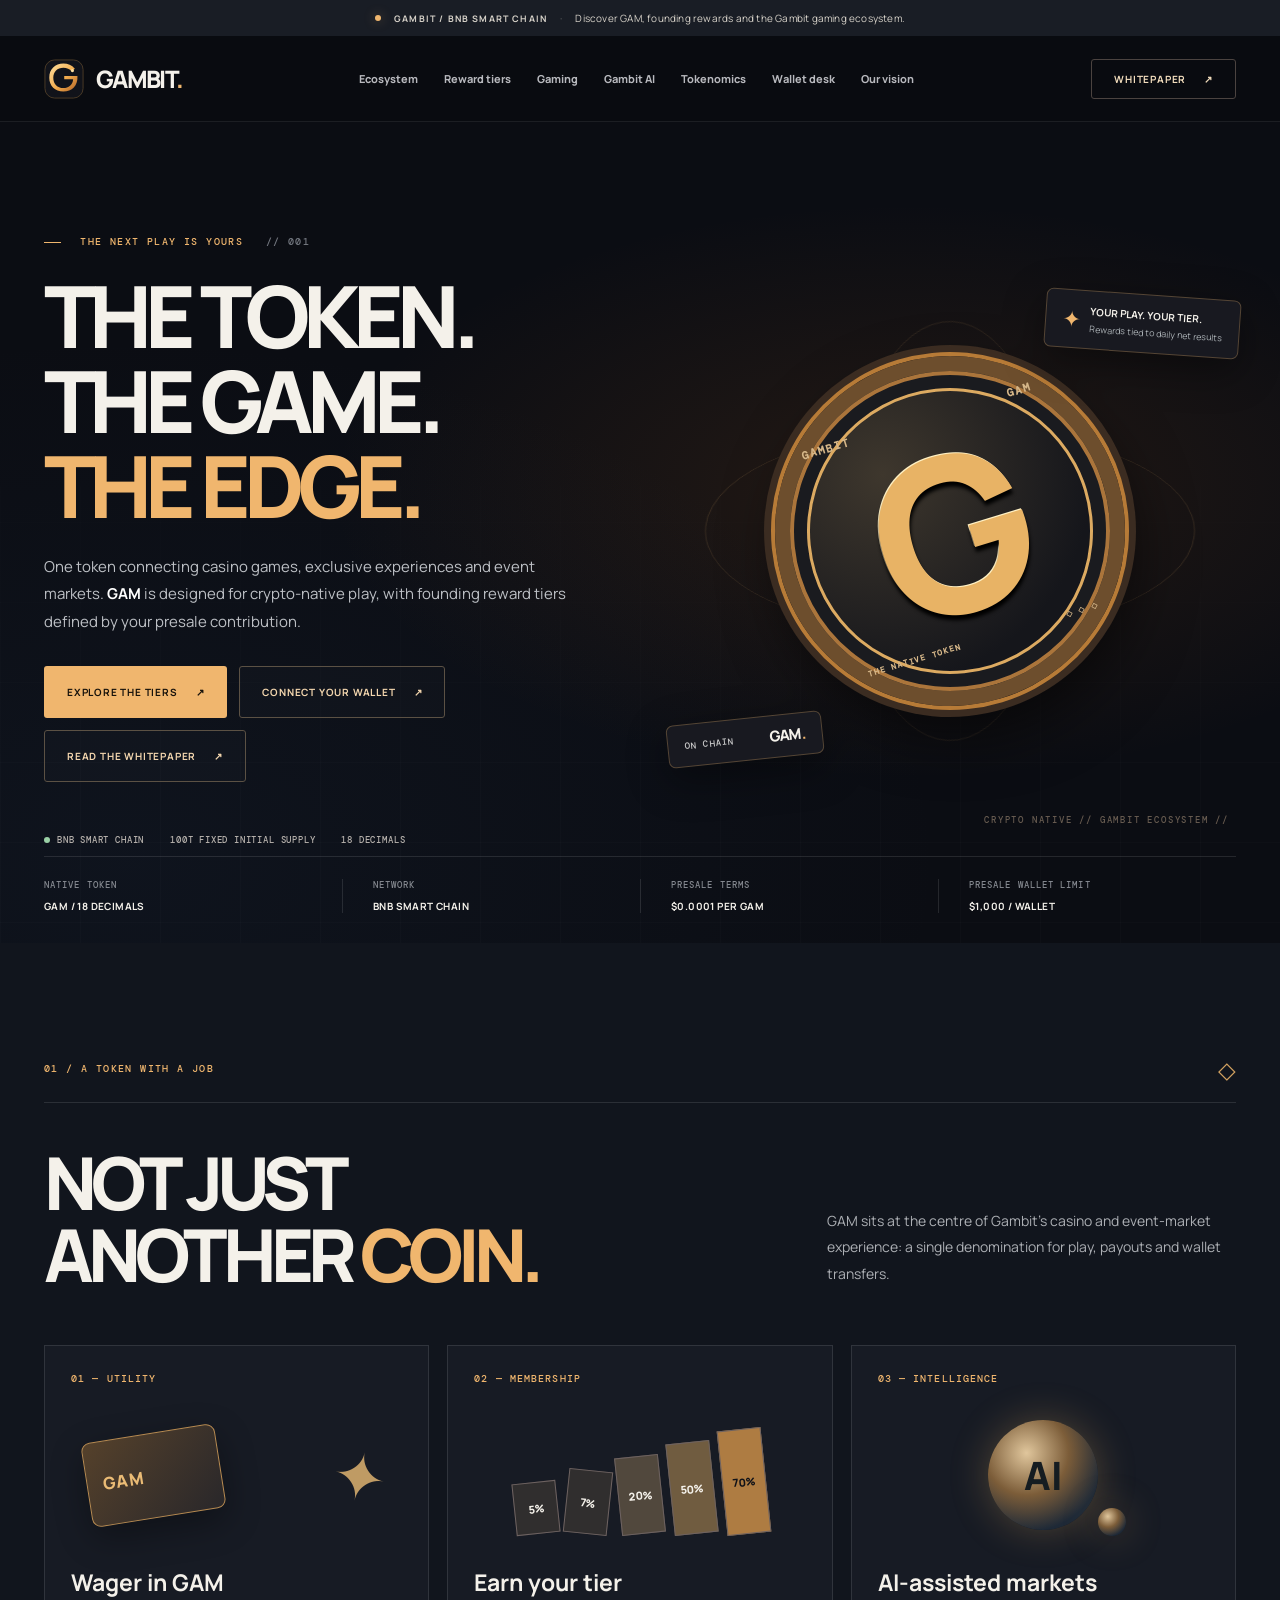
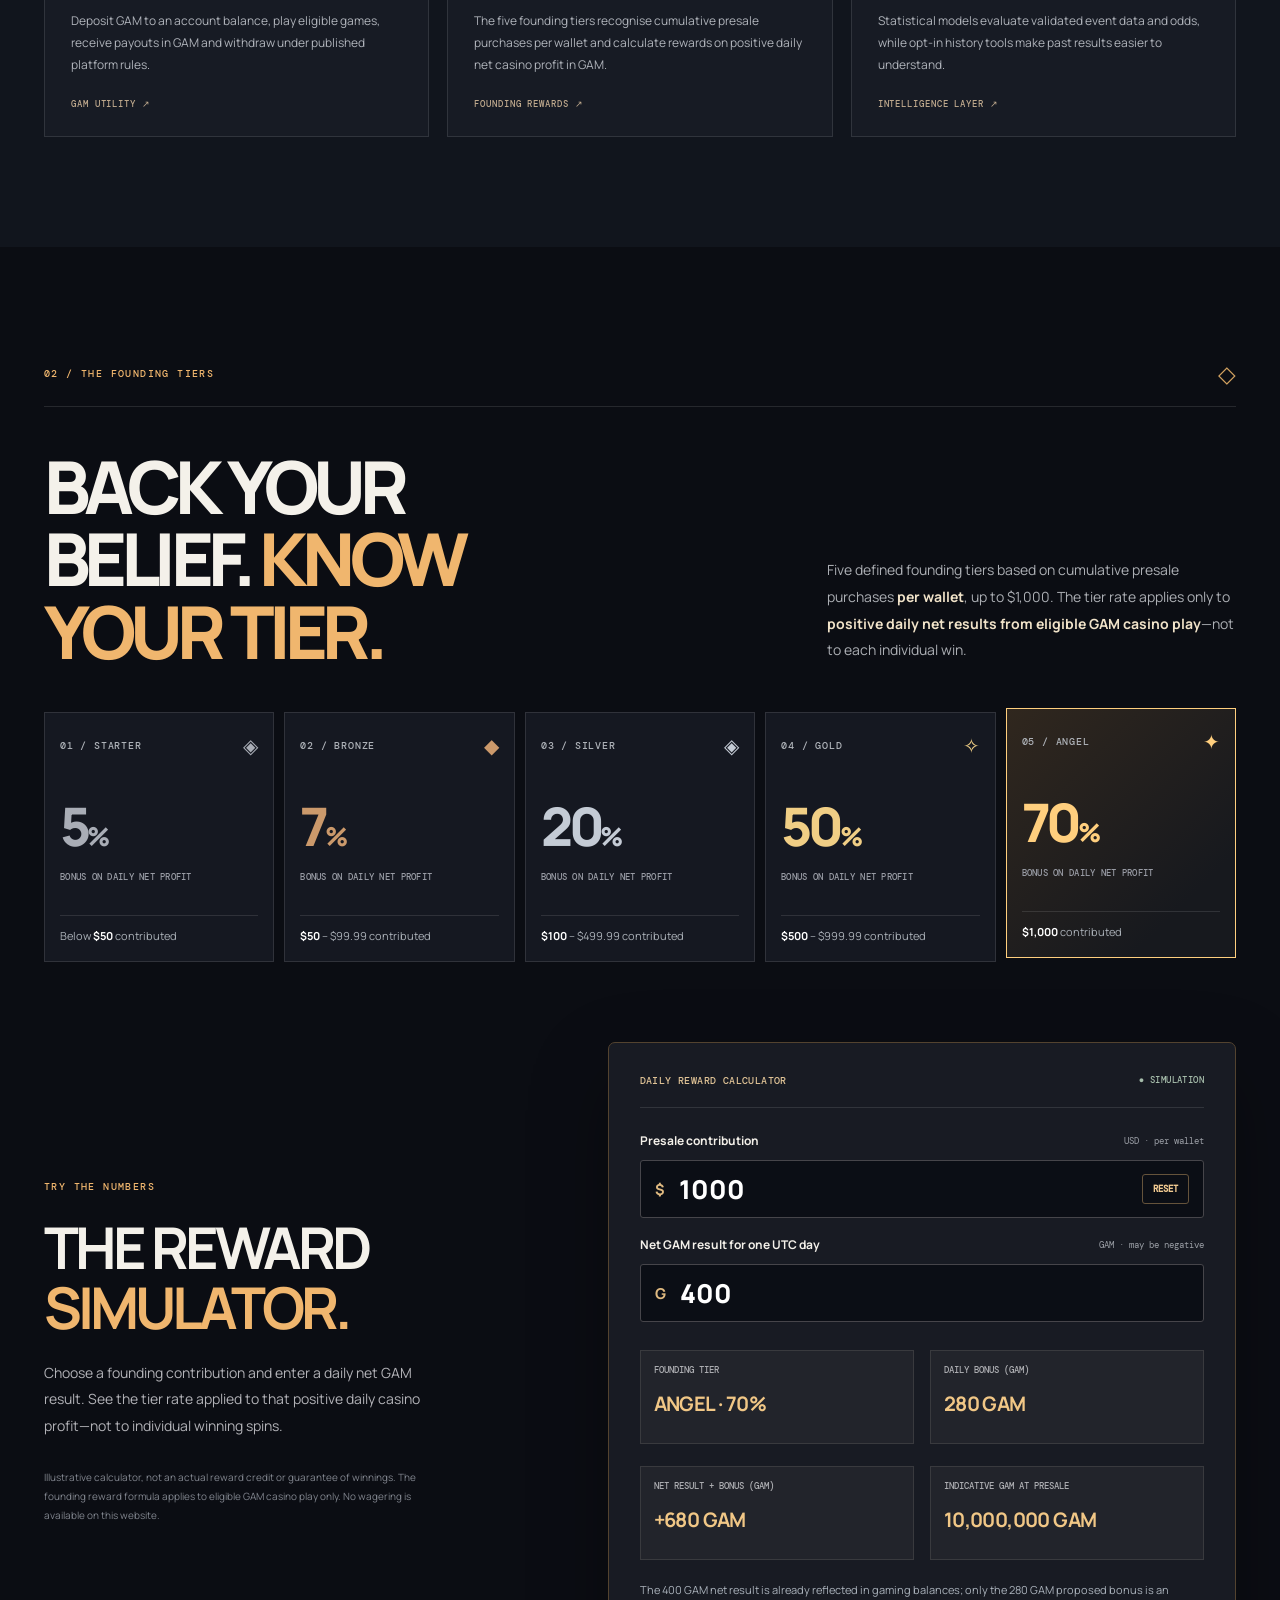
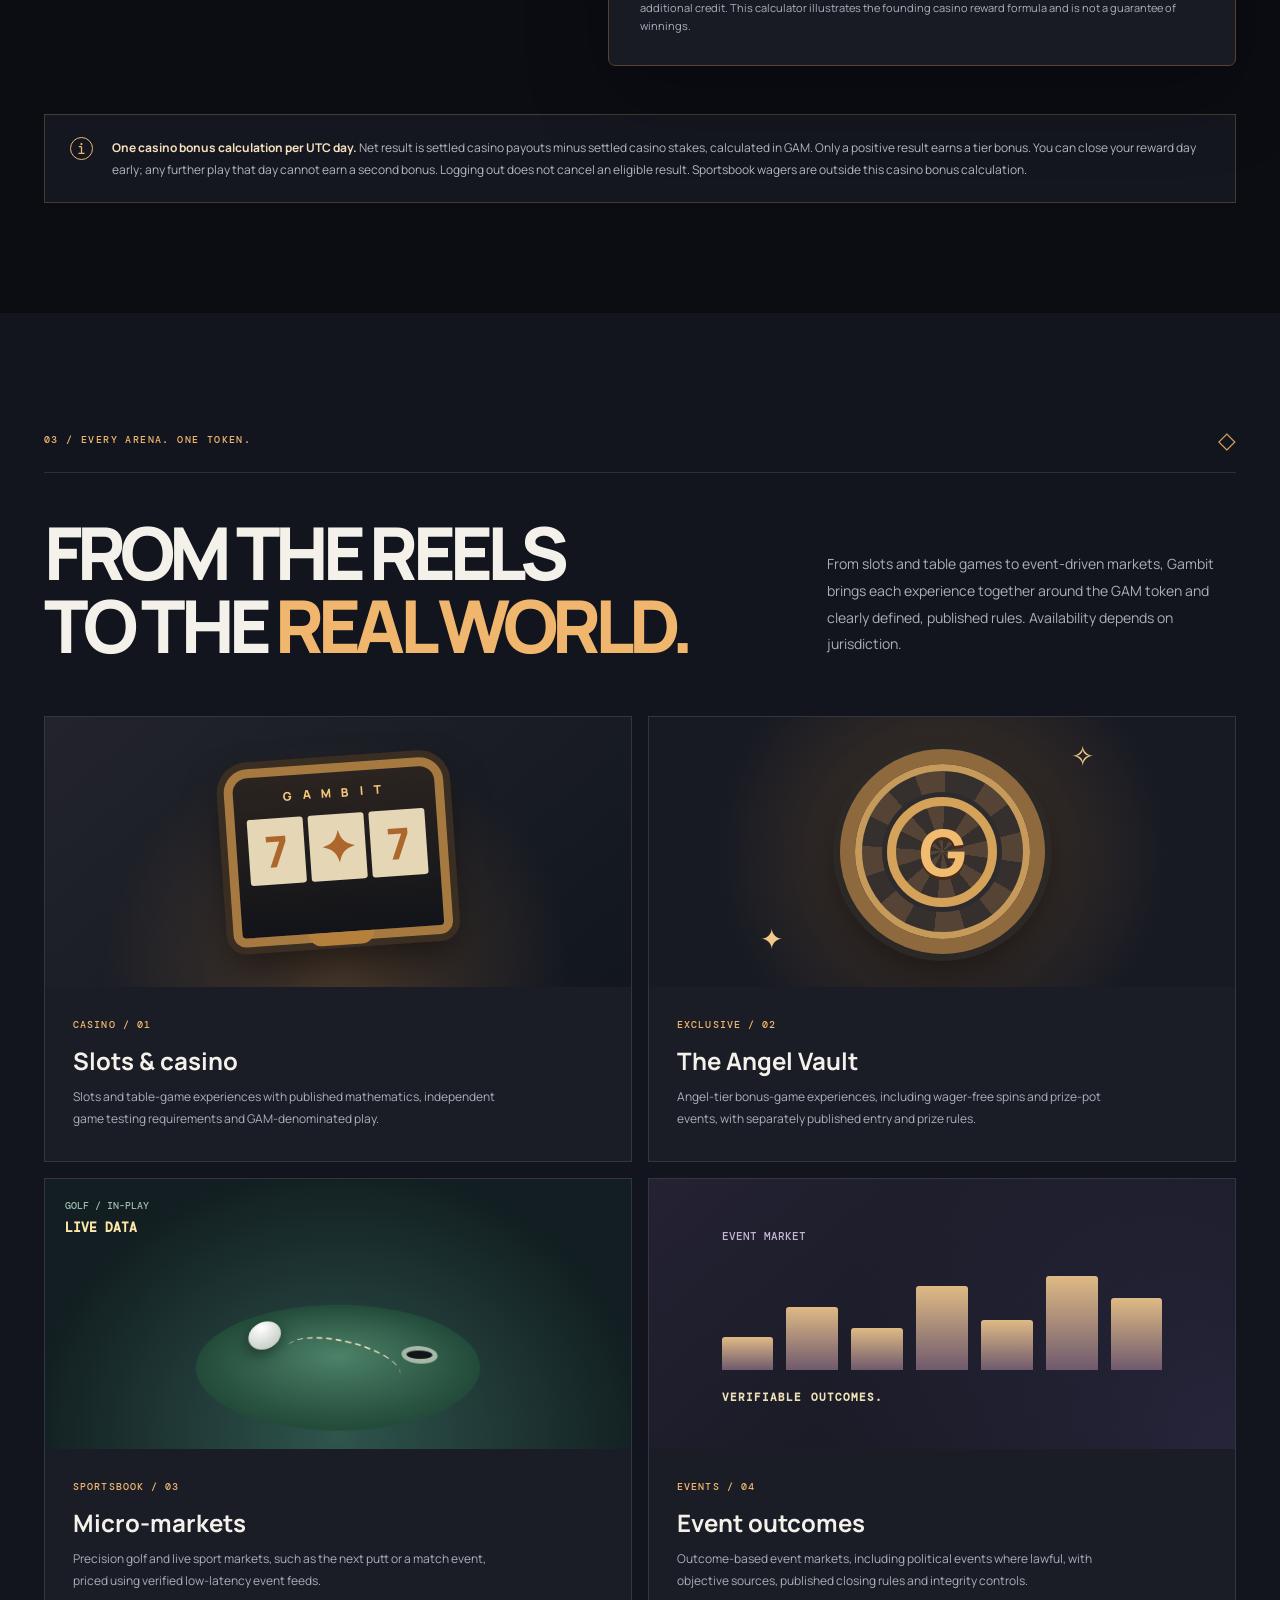
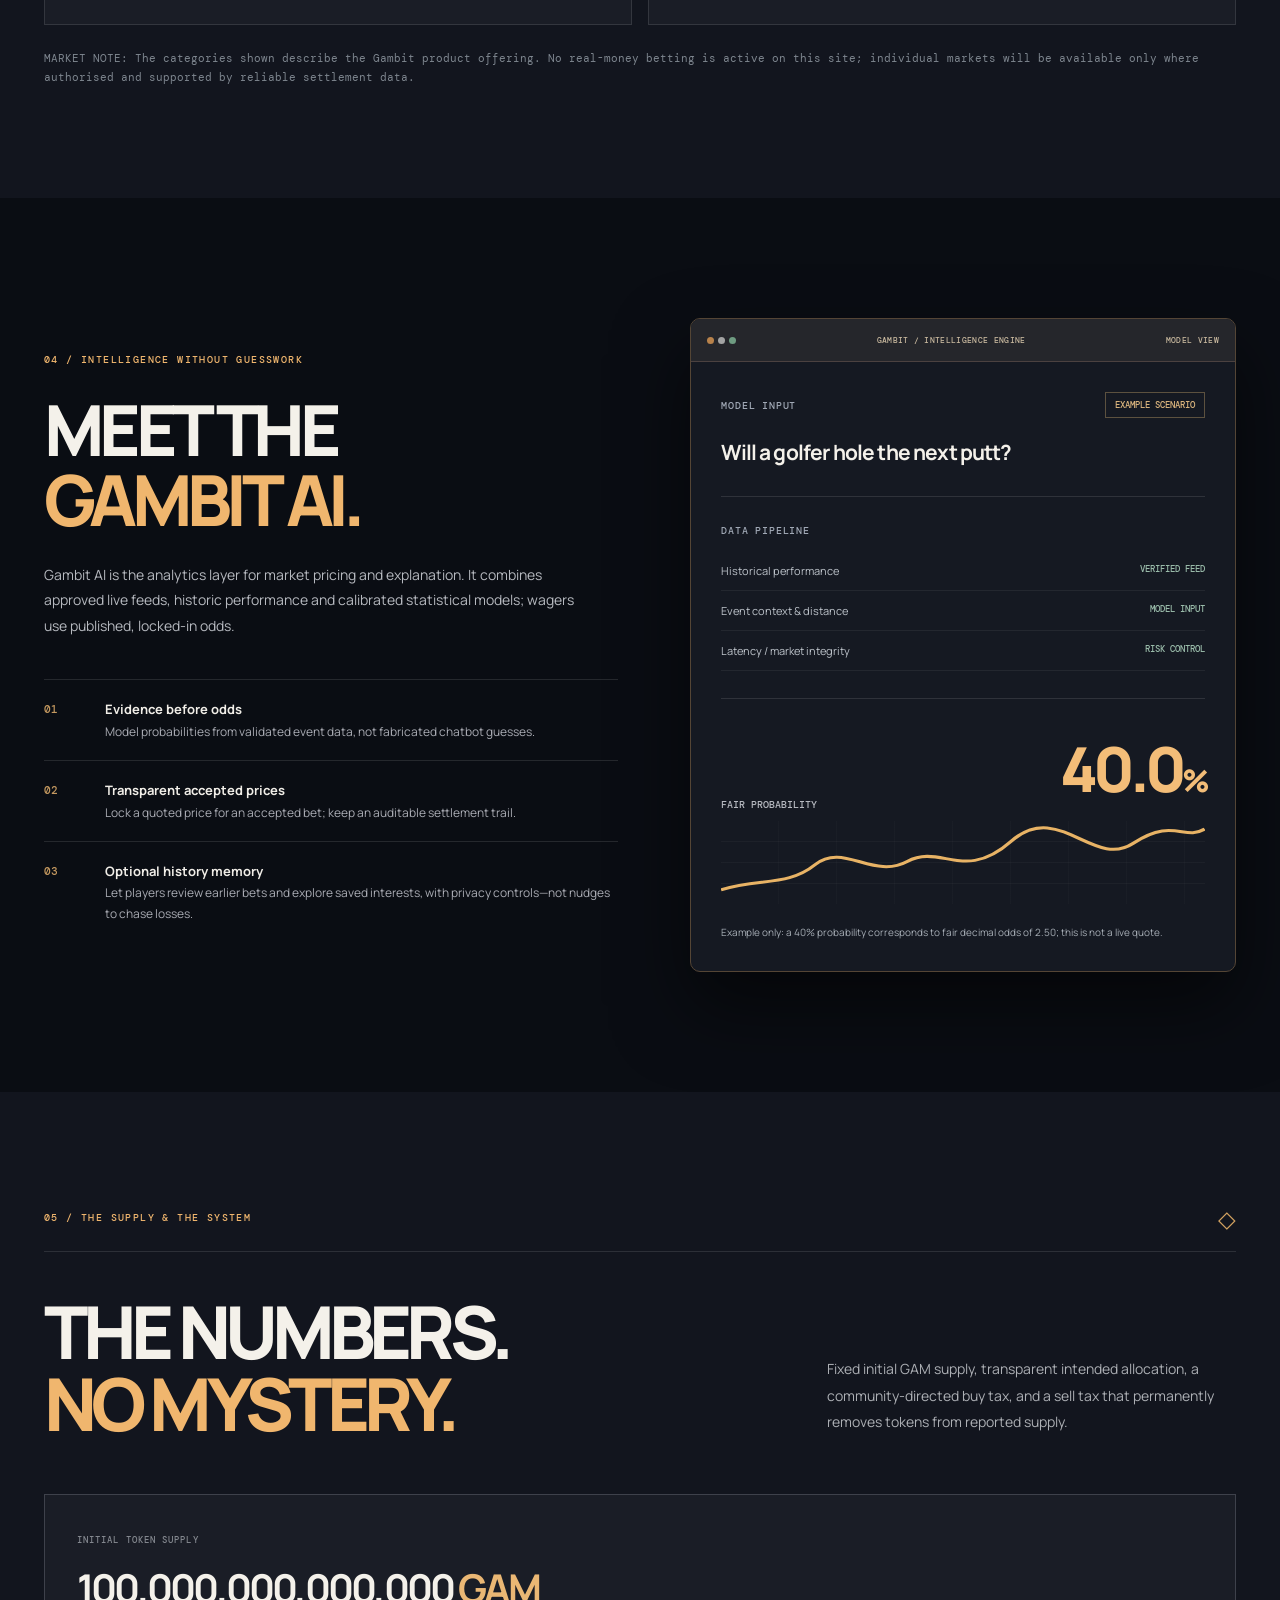
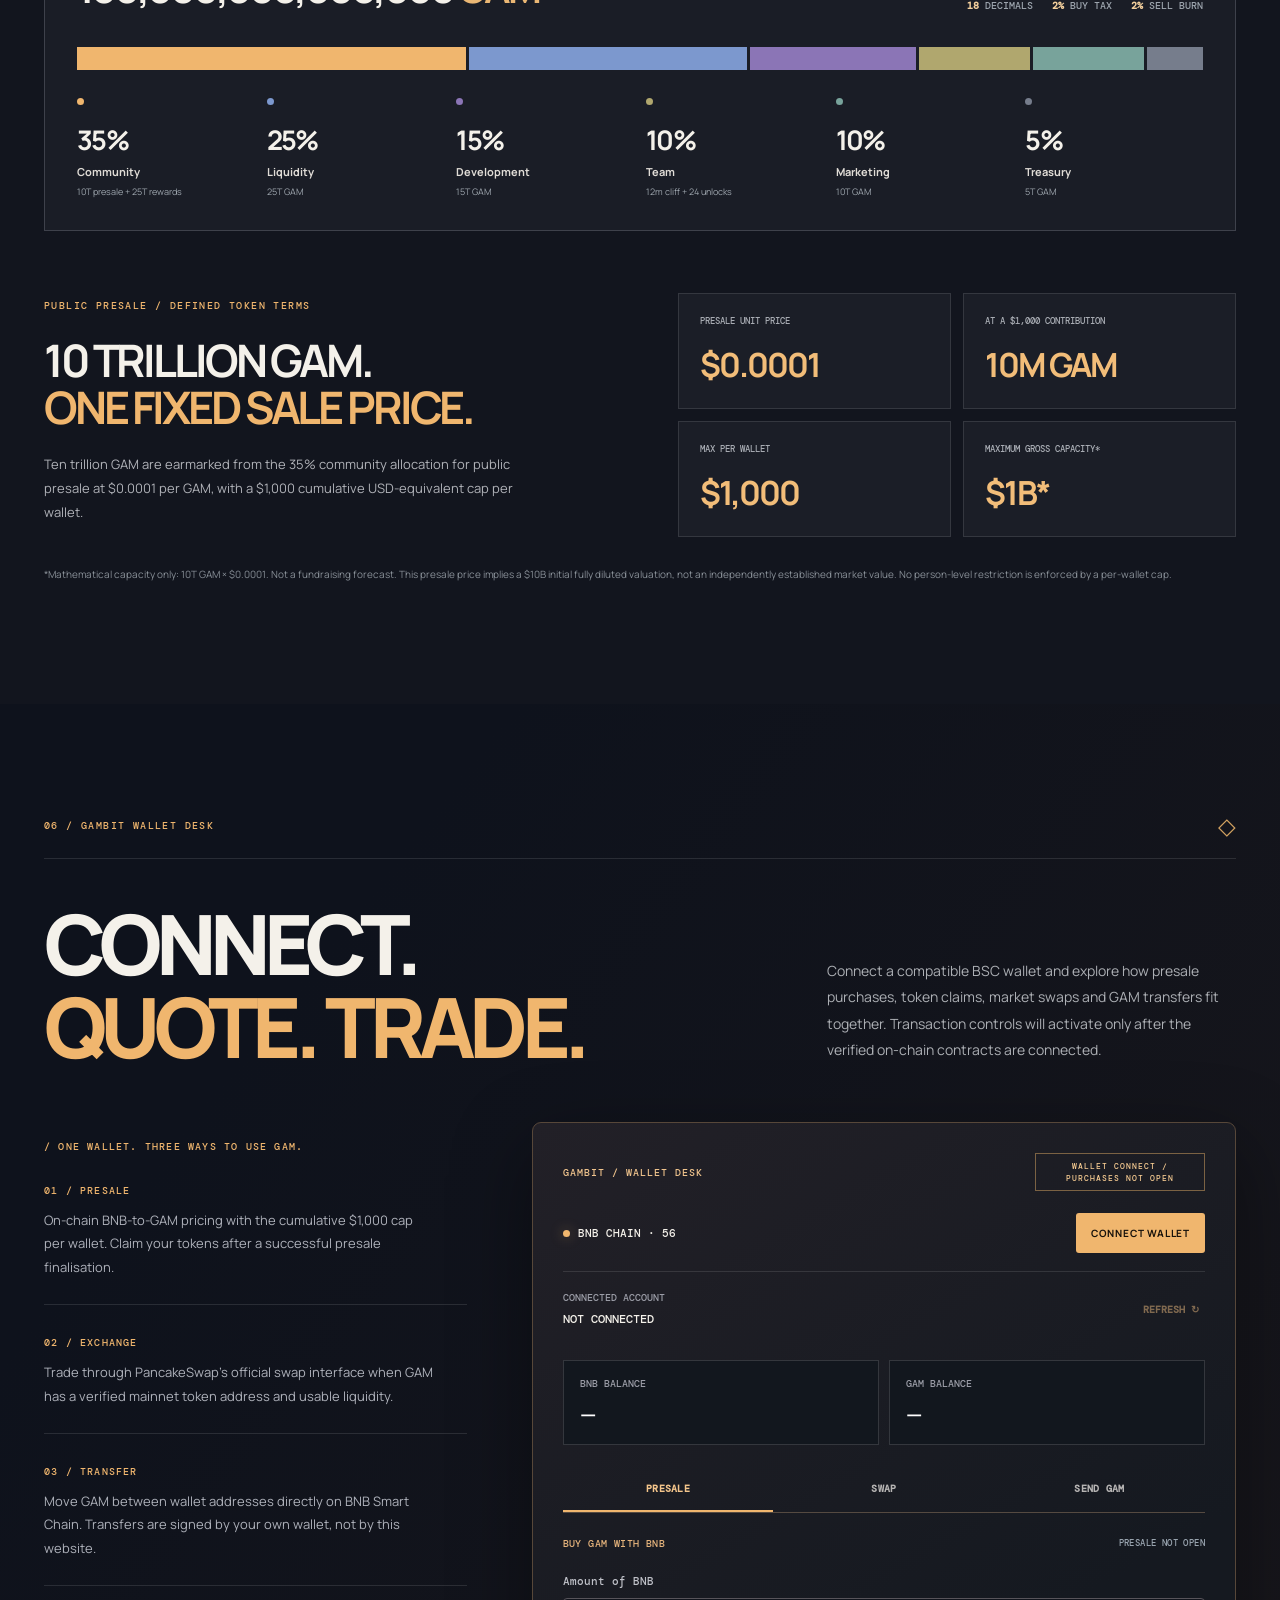
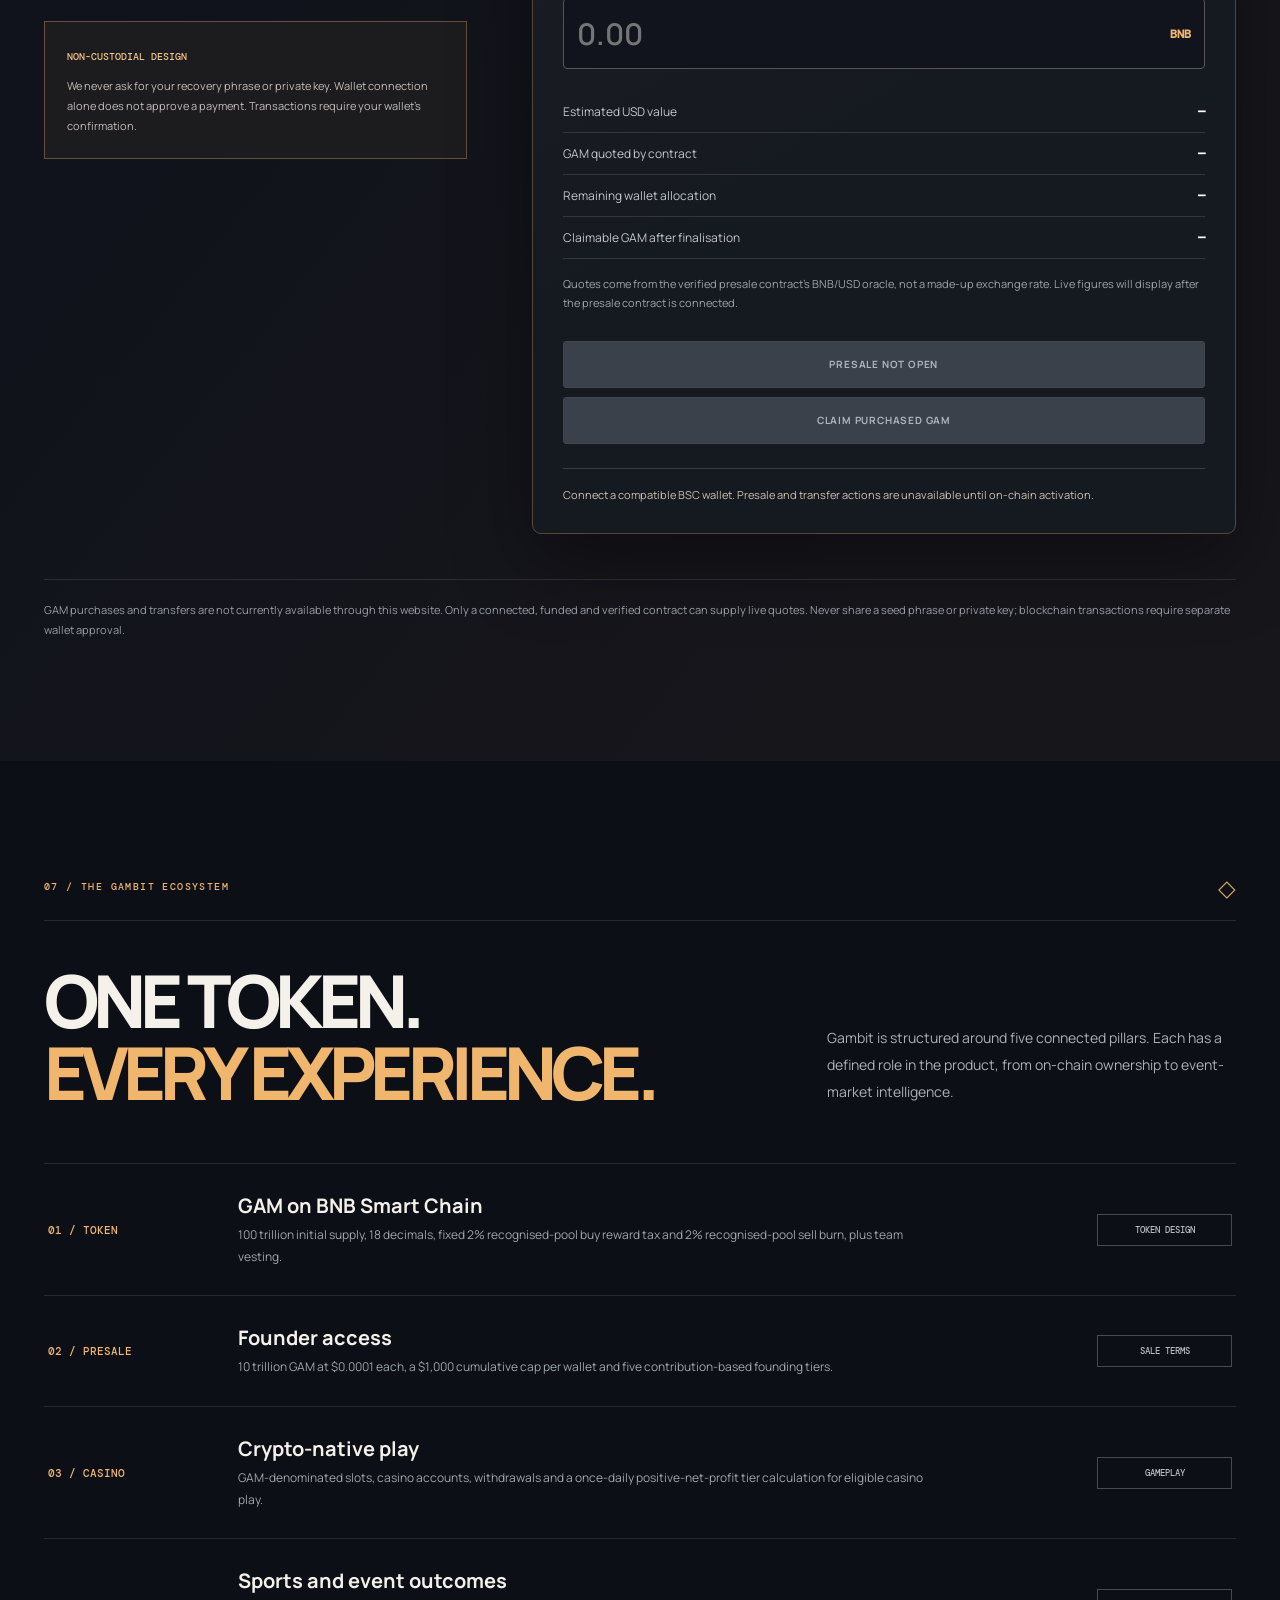
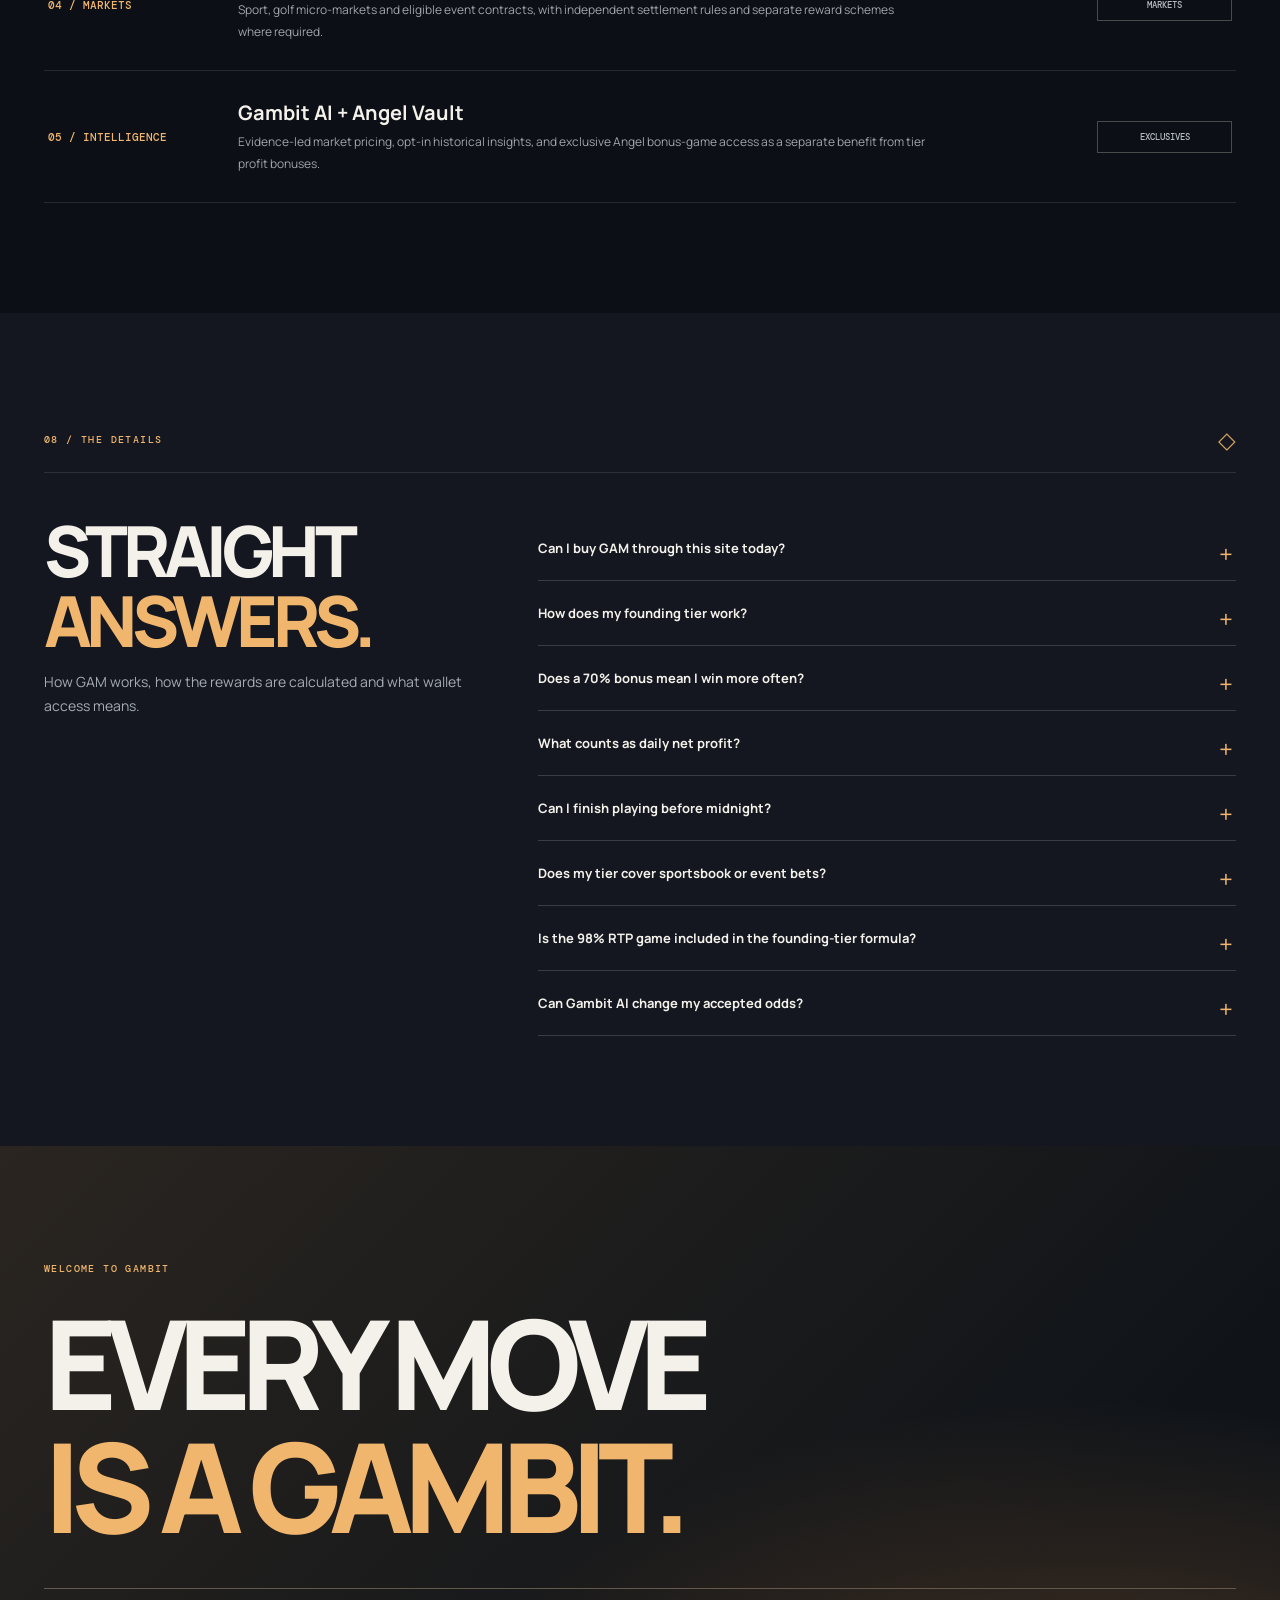
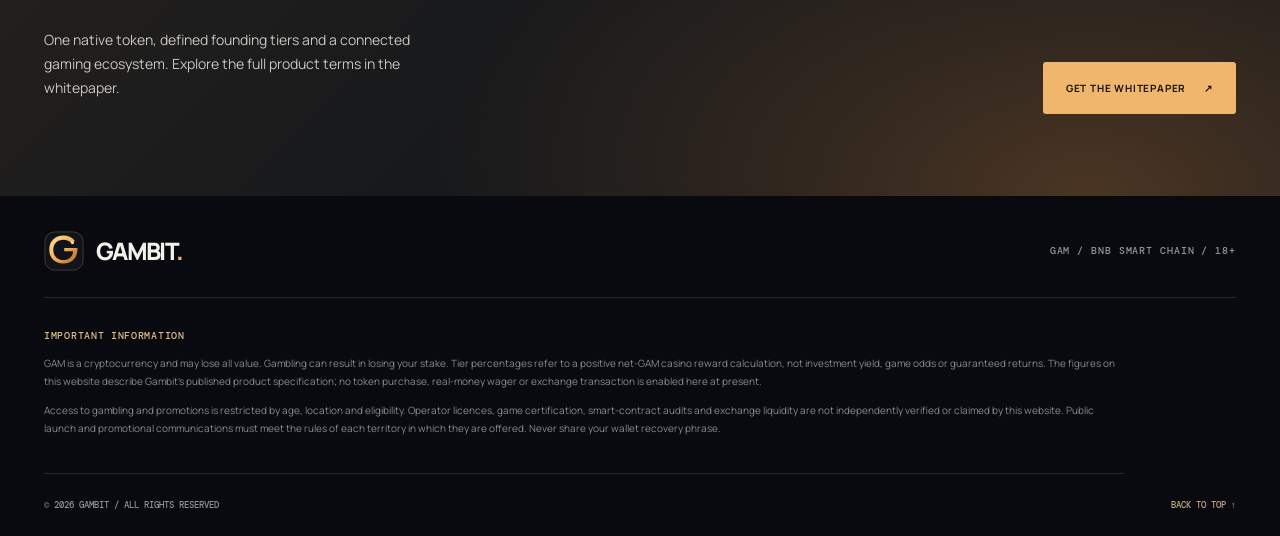
==== commit 3d4a54e6: "Add files via upload" ====
--- a/index.html
+++ b/index.html
@@ -5,29 +5,31 @@
   <meta name="viewport" content="width=device-width, initial-scale=1"/>
   <meta name="theme-color" content="#0a0d14"/>
   <meta property="og:type" content="website"/>
-  <meta property="og:title" content="GAMBIT — The Token. The Game. The Edge."/>
-  <meta property="og:description" content="Explore the GAM concept: tokenomics, founding tiers, crypto gaming, Gambit AI and the project roadmap. Development preview — not a live offering."/>
+  <meta property="og:title" content="GAMBIT | The Token. The Game. The Edge."/>
+  <meta property="og:description" content="Discover GAM, Gambit’s BNB Smart Chain gaming token: fixed tokenomics, founding rewards, casino experiences, the Angel Vault and AI-assisted event markets."/>
   <meta property="og:image" content="assets/img/social-preview.png"/>
   <meta name="twitter:card" content="summary_large_image"/>
-  <meta name="description" content="Explore Gambit (GAM): a proposed BNB Smart Chain token and crypto-only gaming ecosystem with tiered daily net-profit rewards, casino, sports markets and AI-assisted odds intelligence."/>
-  <title>GAMBIT — The Token. The Game. The Edge.</title>
+  <meta name="description" content="Gambit (GAM) is the token at the heart of a crypto-native gaming ecosystem. Explore the founding tiers, daily net-profit reward formula, tokenomics, Angel Vault and GAM wallet experience."/>
+  <title>GAMBIT | The Token. The Game. The Edge.</title>
   <link rel="icon" type="image/svg+xml" href="assets/img/favicon.svg"/>
   <link rel="preconnect" href="https://fonts.googleapis.com"/>
   <link rel="preconnect" href="https://fonts.gstatic.com" crossorigin/>
   <link href="https://fonts.googleapis.com/css2?family=DM+Mono:wght@400;500&family=Manrope:wght@400;500;600;700;800&display=swap" rel="stylesheet"/>
   <link rel="stylesheet" href="assets/css/styles.css"/>
+  <link rel="stylesheet" href="assets/css/exchange.css"/>
   <script defer src="assets/js/config.js"></script>
   <script defer src="assets/js/site.js"></script>
+  <script defer src="assets/js/exchange.js"></script>
 </head>
 <body>
   <a class="skip-link" href="#main">Skip to content</a>
-  <div class="announcement"><span class="dot-live"></span><strong>PROJECT CONCEPT / TESTNET DEVELOPMENT</strong><span class="ann-sep">·</span><span>Public sale and real-money gaming not live. Features and bonuses are proposals.</span></div>
+  <div class="announcement"><span class="dot-live"></span><strong>GAMBIT / BNB SMART CHAIN</strong><span class="ann-sep">·</span><span>Discover GAM, founding rewards and the Gambit gaming ecosystem.</span></div>
   <header class="header" id="top">
     <nav class="nav container" aria-label="Primary navigation">
       <a class="brand" href="#top" aria-label="Gambit home"><img src="assets/img/gambit-mark.svg" alt=""/><span>GAMBIT<span class="brand-period">.</span></span></a>
       <button class="menu-toggle" id="menu-toggle" aria-controls="nav-links" aria-expanded="false" aria-label="Open navigation"><span></span><span></span><span></span></button>
-      <div class="nav-links" id="nav-links"><a href="#why-gam">Ecosystem</a><a href="#rewards">Reward tiers</a><a href="#casino">Gaming</a><a href="#ai">Gambit AI</a><a href="#tokenomics">Tokenomics</a><a href="#roadmap">Roadmap</a></div>
-      <a class="button button-quiet nav-paper" href="whitepaper/Gambit_Whitepaper_v2_0.pdf" target="_blank" rel="noopener">WHITEPAPER <span aria-hidden="true">↗</span></a>
+      <div class="nav-links" id="nav-links"><a href="#why-gam">Ecosystem</a><a href="#rewards">Reward tiers</a><a href="#casino">Gaming</a><a href="#ai">Gambit AI</a><a href="#tokenomics">Tokenomics</a><a href="#exchange">Wallet desk</a><a href="#roadmap">Our vision</a></div>
+      <a class="button button-quiet nav-paper" href="whitepaper/Gambit_Whitepaper_v2_2.pdf" target="_blank" rel="noopener">WHITEPAPER <span aria-hidden="true">↗</span></a>
     </nav>
   </header>
 
@@ -38,8 +40,8 @@
         <div class="hero-copy">
           <div class="eyebrow"><span class="mini-line"></span> THE NEXT PLAY IS YOURS <span class="eyebrow-index">// 001</span></div>
           <h1>THE TOKEN.<br/>THE GAME.<br/><em>THE EDGE.</em></h1>
-          <p class="hero-lede">Gambit is building toward a crypto-only gaming ecosystem. Wager with <strong>GAM</strong>, explore casino and event markets, and unlock a proposed reward tier based on your original presale contribution.</p>
-          <div class="hero-actions"><a class="button button-gold" href="#rewards">EXPLORE THE TIERS <span aria-hidden="true">↗</span></a><a class="button button-border" href="whitepaper/Gambit_Whitepaper_v2_0.pdf" target="_blank" rel="noopener">READ THE WHITEPAPER <span aria-hidden="true">↗</span></a></div>
+          <p class="hero-lede">One token connecting casino games, exclusive experiences and event markets. <strong>GAM</strong> is designed for crypto-native play, with founding reward tiers defined by your presale contribution.</p>
+          <div class="hero-actions"><a class="button button-gold" href="#rewards">EXPLORE THE TIERS <span aria-hidden="true">↗</span></a><a class="button button-border" href="#exchange">CONNECT YOUR WALLET <span aria-hidden="true">↗</span></a><a class="button button-border" href="whitepaper/Gambit_Whitepaper_v2_2.pdf" target="_blank" rel="noopener">READ THE WHITEPAPER <span aria-hidden="true">↗</span></a></div>
           <div class="hero-trust"><span><i class="status-spark"></i> BNB SMART CHAIN</span><span>100T FIXED INITIAL SUPPLY</span><span>18 DECIMALS</span></div>
         </div>
         <div class="hero-art" aria-label="Illustrative Gambit platform concept">
@@ -50,22 +52,22 @@
           <div class="orbit-text">CRYPTO NATIVE // GAMBIT ECOSYSTEM //</div>
         </div>
       </div>
-      <div class="container hero-baseline"><div class="baseline-item"><span class="data-label">PROJECT STATUS</span><strong>BUILDING THE FOUNDATION</strong></div><div class="baseline-item"><span class="data-label">NETWORK</span><strong>BNB SMART CHAIN</strong></div><div class="baseline-item"><span class="data-label">PRESALE</span><strong id="launch-label">DATE TO BE ANNOUNCED</strong></div><div class="baseline-item countdown-wrap"><span class="data-label">LAUNCH COUNTDOWN</span><strong id="countdown" aria-live="polite">TBA</strong></div></div>
+      <div class="container hero-baseline"><div class="baseline-item"><span class="data-label">NATIVE TOKEN</span><strong>GAM / 18 DECIMALS</strong></div><div class="baseline-item"><span class="data-label">NETWORK</span><strong>BNB SMART CHAIN</strong></div><div class="baseline-item"><span class="data-label">PRESALE TERMS</span><strong id="launch-label">$0.0001 PER GAM</strong></div><div class="baseline-item countdown-wrap" id="launch-countdown-wrap" hidden><span class="data-label">LAUNCH COUNTDOWN</span><strong id="countdown" aria-live="polite">—</strong></div><div class="baseline-item" id="wallet-cap-hero"><span class="data-label">PRESALE WALLET LIMIT</span><strong>$1,000 / WALLET</strong></div></div>
     </section>
 
     <section class="section intro-section" id="why-gam"><div class="container">
       <div class="section-top"><span class="eyebrow">01 / A TOKEN WITH A JOB</span><span class="number-sign">◇</span></div>
-      <div class="section-heading-grid"><h2>NOT JUST<br/>ANOTHER <em>COIN.</em></h2><p>GAM is envisioned as the common currency across a connected casino and event-betting platform. One token. A clear planned utility. An auditable ecosystem.</p></div>
+      <div class="section-heading-grid"><h2>NOT JUST<br/>ANOTHER <em>COIN.</em></h2><p>GAM sits at the centre of Gambit’s casino and event-market experience: a single denomination for play, payouts and wallet transfers.</p></div>
       <div class="feature-grid">
-        <article class="feature-card"><div class="feature-no">01 — UTILITY</div><div class="feature-art feature-art-wallet"><span>GAM</span><span class="spark-emoji">✦</span></div><h3>Wager in GAM</h3><p>Deposit GAM to an account balance, play eligible games, receive payouts in GAM and withdraw under published platform rules.</p><span class="small-arrow">PLANNED FEATURE ↗</span></article>
-        <article class="feature-card"><div class="feature-no">02 — MEMBERSHIP</div><div class="feature-art feature-art-tier"><span>5%</span><span>7%</span><span>20%</span><span>50%</span><span>70%</span></div><h3>Earn your tier</h3><p>Proposed presale tiers recognise cumulative USD contributions to a wallet. Bonuses are based on positive daily net GAM profit.</p><span class="small-arrow">REWARD DESIGN ↗</span></article>
-        <article class="feature-card"><div class="feature-no">03 — INTELLIGENCE</div><div class="feature-art feature-art-ai"><span class="orb"></span><span class="ai-letter">AI</span><span class="orb orb-small"></span></div><h3>AI-assisted markets</h3><p>Models can analyse history and approved feeds to help price markets, explain probabilities and surface factual market information.</p><span class="small-arrow">PLANNED ENGINE ↗</span></article>
+        <article class="feature-card"><div class="feature-no">01 — UTILITY</div><div class="feature-art feature-art-wallet"><span>GAM</span><span class="spark-emoji">✦</span></div><h3>Wager in GAM</h3><p>Deposit GAM to an account balance, play eligible games, receive payouts in GAM and withdraw under published platform rules.</p><span class="small-arrow">GAM UTILITY ↗</span></article>
+        <article class="feature-card"><div class="feature-no">02 — MEMBERSHIP</div><div class="feature-art feature-art-tier"><span>5%</span><span>7%</span><span>20%</span><span>50%</span><span>70%</span></div><h3>Earn your tier</h3><p>The five founding tiers recognise cumulative presale purchases per wallet and calculate rewards on positive daily net casino profit in GAM.</p><span class="small-arrow">FOUNDING REWARDS ↗</span></article>
+        <article class="feature-card"><div class="feature-no">03 — INTELLIGENCE</div><div class="feature-art feature-art-ai"><span class="orb"></span><span class="ai-letter">AI</span><span class="orb orb-small"></span></div><h3>AI-assisted markets</h3><p>Statistical models evaluate validated event data and odds, while opt-in history tools make past results easier to understand.</p><span class="small-arrow">INTELLIGENCE LAYER ↗</span></article>
       </div>
     </div></section>
 
     <section class="section rewards-section" id="rewards"><div class="container">
       <div class="section-top"><span class="eyebrow">02 / THE FOUNDING TIERS</span><span class="number-sign">◇</span></div>
-      <div class="section-heading-grid rewards-heading"><h2>BACK YOUR<br/>BELIEF. <em>KNOW<br/>YOUR TIER.</em></h2><p>Five proposed founding tiers based on cumulative presale contributions <strong>per wallet</strong>, capped at $1,000. Bonuses are paid only for eligible GAM wagering and apply to <strong>positive daily net winnings</strong>—not every winning ticket.</p></div>
+      <div class="section-heading-grid rewards-heading"><h2>BACK YOUR<br/>BELIEF. <em>KNOW<br/>YOUR TIER.</em></h2><p>Five defined founding tiers based on cumulative presale purchases <strong>per wallet</strong>, up to $1,000. The tier rate applies only to <strong>positive daily net results from eligible GAM casino play</strong>—not to each individual win.</p></div>
       <div class="tier-grid" id="tier-grid">
         <article class="tier-card tier-starter" data-min="0" data-max="49.999"><div class="tier-top"><span class="tier-ordinal">01 / STARTER</span><span class="tier-glyph">◈</span></div><h3>5<span>%</span></h3><p class="tier-description">BONUS ON DAILY NET PROFIT</p><div class="tier-rule"></div><p class="tier-threshold">Below <strong>$50</strong> contributed</p></article>
         <article class="tier-card tier-bronze" data-min="50" data-max="99.999"><div class="tier-top"><span class="tier-ordinal">02 / BRONZE</span><span class="tier-glyph">◆</span></div><h3>7<span>%</span></h3><p class="tier-description">BONUS ON DAILY NET PROFIT</p><div class="tier-rule"></div><p class="tier-threshold"><strong>$50</strong> – $99.99 contributed</p></article>
@@ -74,52 +76,108 @@
         <article class="tier-card tier-angel" data-min="1000" data-max="1000"><div class="tier-top"><span class="tier-ordinal">05 / ANGEL</span><span class="tier-glyph">✦</span></div><h3>70<span>%</span></h3><p class="tier-description">BONUS ON DAILY NET PROFIT</p><div class="tier-rule"></div><p class="tier-threshold"><strong>$1,000</strong> contributed</p></article>
       </div>
       <div class="calculator-grid">
-        <div class="calc-copy"><span class="eyebrow">TRY THE NUMBERS</span><h3>THE REWARD<br/><em>SIMULATOR.</em></h3><p>Enter a hypothetical founding contribution and a hypothetical day's net result. Explore how the proposed tier bonus would be calculated if eligibility and bonus caps allow.</p><p class="calc-footnote">Illustration only. It is not a betting game, price quotation, guaranteed return or an offer to purchase GAM. Daily bonus caps and eligible markets are still being designed.</p></div>
-        <div class="calc-panel"><div class="calc-panel-head"><span>REWARD MODEL / DEMO</span><span class="calc-indicator">● SIMULATION</span></div>
+        <div class="calc-copy"><span class="eyebrow">TRY THE NUMBERS</span><h3>THE REWARD<br/><em>SIMULATOR.</em></h3><p>Choose a founding contribution and enter a daily net GAM result. See the tier rate applied to that positive daily casino profit—not to individual winning spins.</p><p class="calc-footnote">Illustrative calculator, not an actual reward credit or guarantee of winnings. The founding reward formula applies to eligible GAM casino play only. No wagering is available on this website.</p></div>
+        <div class="calc-panel"><div class="calc-panel-head"><span>DAILY REWARD CALCULATOR</span><span class="calc-indicator">● SIMULATION</span></div>
           <label for="invest-input">Presale contribution <span>USD · per wallet</span></label><div class="input-row"><span>$</span><input id="invest-input" type="number" inputmode="decimal" min="0" max="1000" step="1" value="1000"/><button class="input-reset" id="reset-example" type="button">RESET</button></div>
           <label for="profit-input">Net GAM result for one UTC day <span>GAM · may be negative</span></label><div class="input-row"><span>G</span><input id="profit-input" type="number" inputmode="decimal" step="1" value="400"/></div>
-          <div class="calc-results"><div><small>YOUR PROPOSED TIER</small><strong id="sim-tier">ANGEL · 70%</strong></div><div><small>DAILY BONUS (GAM)</small><strong id="sim-bonus">280 GAM</strong></div><div><small>NET RESULT + BONUS (GAM)</small><strong id="sim-total">680 GAM</strong></div><div><small>INDICATIVE GAM AT PRESALE</small><strong id="sim-tokens">10,000,000 GAM</strong></div></div><p id="sim-note" class="sim-note" role="status">The 400 GAM of net winnings is already in the game balance; only the 280 GAM bonus is newly credited.</p>
+          <div class="calc-results"><div><small>FOUNDING TIER</small><strong id="sim-tier">ANGEL · 70%</strong></div><div><small>DAILY BONUS (GAM)</small><strong id="sim-bonus">280 GAM</strong></div><div><small>NET RESULT + BONUS (GAM)</small><strong id="sim-total">680 GAM</strong></div><div><small>INDICATIVE GAM AT PRESALE</small><strong id="sim-tokens">10,000,000 GAM</strong></div></div><p id="sim-note" class="sim-note" role="status">The 400 GAM of net winnings is already in the game balance; only the 280 GAM bonus is newly credited.</p>
         </div>
       </div>
-      <div class="rule-banner"><span class="banner-icon">i</span><p><strong>One reward settlement per UTC day.</strong> No bonus on break-even or losing days. Players can finish early or receive settlement at the cutoff; logging out never forfeits a balance. Bonus caps, funding and separate casino/sports reward eligibility must be finalised.</p></div>
+      <div class="rule-banner"><span class="banner-icon">i</span><p><strong>One casino bonus calculation per UTC day.</strong> Net result is settled casino payouts minus settled casino stakes, calculated in GAM. Only a positive result earns a tier bonus. You can close your reward day early; any further play that day cannot earn a second bonus. Logging out does not cancel an eligible result. Sportsbook wagers are outside this casino bonus calculation.</p></div>
     </div></section>
 
     <section class="section casino-section" id="casino"><div class="container">
       <div class="section-top"><span class="eyebrow">03 / EVERY ARENA. ONE TOKEN.</span><span class="number-sign">◇</span></div>
-      <div class="section-heading-grid"><h2>FROM THE REELS<br/>TO THE <em>REAL WORLD.</em></h2><p>A planned crypto-only gaming environment spanning certified casino games and event markets where reliable data, clear rules and regulatory permission make them feasible.</p></div>
-      <div class="arena-grid"><article class="arena-card arena-slots"><div class="arena-graphic"><div class="slot-case"><div class="slot-title">G A M B I T</div><div class="slot-wheels"><span>7</span><span>✦</span><span>7</span></div><div class="slot-button"></div></div></div><div class="arena-info"><span class="small-tag">CASINO / 01</span><h3>Slots & casino</h3><p>Proposed slots and table games with transparent mathematics, tested outcomes and GAM-denominated balances.</p></div></article>
-      <article class="arena-card arena-vault"><div class="arena-graphic"><div class="vault-door"><div class="vault-ring"></div><div class="vault-center">G</div></div><span class="vault-spark v1">✧</span><span class="vault-spark v2">✦</span></div><div class="arena-info"><span class="small-tag">EXCLUSIVE / 02</span><h3>The Angel Vault</h3><p>Exploratory tier-only free-spin and prize-pot experiences, with defined access rules and independently funded prizes.</p></div></article>
-      <article class="arena-card arena-golf"><div class="arena-graphic"><div class="golf-orbit"><div class="golf-hole"></div><div class="golf-ball"></div><div class="golf-trail"></div></div><div class="golf-odds"><span>GOLF / IN-PLAY</span><strong>LIVE DATA</strong></div></div><div class="arena-info"><span class="small-tag">SPORTSBOOK / 03</span><h3>Micro-markets</h3><p>Examples include a professional golfer's next putt or a sporting match event, subject to reliable low-latency feeds.</p></div></article>
-      <article class="arena-card arena-events"><div class="arena-graphic"><div class="event-lines"><span>EVENT MARKET</span><div class="event-bars"><i></i><i></i><i></i><i></i><i></i><i></i><i></i></div><strong>VERIFIABLE OUTCOMES.</strong></div></div><div class="arena-info"><span class="small-tag">EVENTS / 04</span><h3>Event outcomes</h3><p>Potentially including election outcomes where lawful and permitted, with objective settlement and integrity controls.</p></div></article></div>
-      <div class="arena-note">Different markets require different permissions, feeds, settlement mechanisms and rules. No market above is currently available to place a wager.</div>
+      <div class="section-heading-grid"><h2>FROM THE REELS<br/>TO THE <em>REAL WORLD.</em></h2><p>From slots and table games to event-driven markets, Gambit brings each experience together around the GAM token and clearly defined, published rules. Availability depends on jurisdiction.</p></div>
+      <div class="arena-grid"><article class="arena-card arena-slots"><div class="arena-graphic"><div class="slot-case"><div class="slot-title">G A M B I T</div><div class="slot-wheels"><span>7</span><span>✦</span><span>7</span></div><div class="slot-button"></div></div></div><div class="arena-info"><span class="small-tag">CASINO / 01</span><h3>Slots & casino</h3><p>Slots and table-game experiences with published mathematics, independent game testing requirements and GAM-denominated play.</p></div></article>
+      <article class="arena-card arena-vault"><div class="arena-graphic"><div class="vault-door"><div class="vault-ring"></div><div class="vault-center">G</div></div><span class="vault-spark v1">✧</span><span class="vault-spark v2">✦</span></div><div class="arena-info"><span class="small-tag">EXCLUSIVE / 02</span><h3>The Angel Vault</h3><p>Angel-tier bonus-game experiences, including wager-free spins and prize-pot events, with separately published entry and prize rules.</p></div></article>
+      <article class="arena-card arena-golf"><div class="arena-graphic"><div class="golf-orbit"><div class="golf-hole"></div><div class="golf-ball"></div><div class="golf-trail"></div></div><div class="golf-odds"><span>GOLF / IN-PLAY</span><strong>LIVE DATA</strong></div></div><div class="arena-info"><span class="small-tag">SPORTSBOOK / 03</span><h3>Micro-markets</h3><p>Precision golf and live sport markets, such as the next putt or a match event, priced using verified low-latency event feeds.</p></div></article>
+      <article class="arena-card arena-events"><div class="arena-graphic"><div class="event-lines"><span>EVENT MARKET</span><div class="event-bars"><i></i><i></i><i></i><i></i><i></i><i></i><i></i></div><strong>VERIFIABLE OUTCOMES.</strong></div></div><div class="arena-info"><span class="small-tag">EVENTS / 04</span><h3>Event outcomes</h3><p>Outcome-based event markets, including political events where lawful, with objective sources, published closing rules and integrity controls.</p></div></article></div>
+      <div class="arena-note">MARKET NOTE: The categories shown describe the Gambit product offering. No real-money betting is active on this site; individual markets will be available only where authorised and supported by reliable settlement data.</div>
     </div></section>
 
     <section class="section ai-section" id="ai"><div class="container ai-layout">
-      <div class="ai-story"><span class="eyebrow">04 / INTELLIGENCE WITHOUT GUESSWORK</span><h2>MEET THE<br/><em>GAMBIT AI.</em></h2><p>Envisioned as a research and market-intelligence layer, Gambit AI combines historical data, current feeds and statistical models to help the platform evaluate probabilities and explain why a price is quoted.</p><div class="ai-points"><div><span>01</span><p><strong>Evidence before odds</strong><br/>Model probabilities from validated event data, not fabricated chatbot guesses.</p></div><div><span>02</span><p><strong>Transparent accepted prices</strong><br/>Lock a quoted price for an accepted bet; keep an auditable settlement trail.</p></div><div><span>03</span><p><strong>Optional history memory</strong><br/>Let players review earlier bets and explore saved interests, with privacy controls—not nudges to chase losses.</p></div></div></div>
-      <div class="ai-console" aria-label="Illustrative market analytics interface, not live odds"><div class="console-head"><span class="console-lights"><i></i><i></i><i></i></span><span>GAMBIT / INTELLIGENCE ENGINE</span><span>CONCEPT UI</span></div><div class="console-body"><div class="console-line"><span class="mono light-label">MODEL INPUT</span><span class="console-tag">ILLUSTRATIVE ONLY</span></div><div class="console-input">Will a golfer hole the next putt?</div><div class="console-divider"></div><div class="console-label">DATA PIPELINE</div><div class="console-feed"><div class="console-feed-row"><span>Historical performance</span><span>VERIFIED FEED</span></div><div class="console-feed-row"><span>Event context & distance</span><span>MODEL INPUT</span></div><div class="console-feed-row"><span>Latency / market integrity</span><span>RISK CONTROL</span></div></div><div class="console-divider"></div><div class="console-output"><span>FAIR PROBABILITY</span><strong>40.0<span>%</span></strong></div><div class="console-graph" aria-hidden="true"><div class="graph-grid"></div><svg viewBox="0 0 400 82" preserveAspectRatio="none"><path d="M0 68 C 32 56,55 65,78 43 S 126 58,154 40 S 201 61,240 20 S 308 48,341 22 S 383 20,400 8" fill="none" stroke="#e8b365" stroke-width="3"/></svg></div><div class="console-fine">Example fair odds: 2.50. Neither a live prediction nor an offered bet.</div></div></div>
+      <div class="ai-story"><span class="eyebrow">04 / INTELLIGENCE WITHOUT GUESSWORK</span><h2>MEET THE<br/><em>GAMBIT AI.</em></h2><p>Gambit AI is the analytics layer for market pricing and explanation. It combines approved live feeds, historic performance and calibrated statistical models; wagers use published, locked-in odds.</p><div class="ai-points"><div><span>01</span><p><strong>Evidence before odds</strong><br/>Model probabilities from validated event data, not fabricated chatbot guesses.</p></div><div><span>02</span><p><strong>Transparent accepted prices</strong><br/>Lock a quoted price for an accepted bet; keep an auditable settlement trail.</p></div><div><span>03</span><p><strong>Optional history memory</strong><br/>Let players review earlier bets and explore saved interests, with privacy controls—not nudges to chase losses.</p></div></div></div>
+      <div class="ai-console" aria-label="Illustrative market analytics interface, not live odds"><div class="console-head"><span class="console-lights"><i></i><i></i><i></i></span><span>GAMBIT / INTELLIGENCE ENGINE</span><span>MODEL VIEW</span></div><div class="console-body"><div class="console-line"><span class="mono light-label">MODEL INPUT</span><span class="console-tag">EXAMPLE SCENARIO</span></div><div class="console-input">Will a golfer hole the next putt?</div><div class="console-divider"></div><div class="console-label">DATA PIPELINE</div><div class="console-feed"><div class="console-feed-row"><span>Historical performance</span><span>VERIFIED FEED</span></div><div class="console-feed-row"><span>Event context & distance</span><span>MODEL INPUT</span></div><div class="console-feed-row"><span>Latency / market integrity</span><span>RISK CONTROL</span></div></div><div class="console-divider"></div><div class="console-output"><span>FAIR PROBABILITY</span><strong>40.0<span>%</span></strong></div><div class="console-graph" aria-hidden="true"><div class="graph-grid"></div><svg viewBox="0 0 400 82" preserveAspectRatio="none"><path d="M0 68 C 32 56,55 65,78 43 S 126 58,154 40 S 201 61,240 20 S 308 48,341 22 S 383 20,400 8" fill="none" stroke="#e8b365" stroke-width="3"/></svg></div><div class="console-fine">Example only: a 40% probability corresponds to fair decimal odds of 2.50; this is not a live quote.</div></div></div>
     </div></section>
 
     <section class="section token-section" id="tokenomics"><div class="container">
       <div class="section-top"><span class="eyebrow">05 / THE SUPPLY & THE SYSTEM</span><span class="number-sign">◇</span></div>
       <div class="section-heading-grid"><h2>THE NUMBERS.<br/><em>NO MYSTERY.</em></h2><p>Fixed initial GAM supply, transparent intended allocation, a community-directed buy tax, and a sell tax that permanently removes tokens from reported supply.</p></div>
       <div class="token-panel"><div class="token-head"><div><span class="data-label">INITIAL TOKEN SUPPLY</span><h3>100,000,000,000,000 <span>GAM</span></h3></div><div class="token-rules"><span><b>18</b> DECIMALS</span><span><b>2%</b> BUY TAX</span><span><b>2%</b> SELL BURN</span></div></div><div class="supply-strip" role="img" aria-label="35 percent community, 25 percent liquidity, 15 percent development, 10 percent team, 10 percent marketing and 5 percent treasury"><span style="--w:35;--c:#f0b66e"></span><span style="--w:25;--c:#7c98ce"></span><span style="--w:15;--c:#8b75b6"></span><span style="--w:10;--c:#b0a76e"></span><span style="--w:10;--c:#78a39b"></span><span style="--w:5;--c:#767d8c"></span></div><div class="allocation-grid"><div><i style="--c:#f0b66e"></i><strong>35%</strong><span>Community</span><small>10T presale + 25T rewards</small></div><div><i style="--c:#7c98ce"></i><strong>25%</strong><span>Liquidity</span><small>25T GAM</small></div><div><i style="--c:#8b75b6"></i><strong>15%</strong><span>Development</span><small>15T GAM</small></div><div><i style="--c:#b0a76e"></i><strong>10%</strong><span>Team</span><small>12m cliff + 24 unlocks</small></div><div><i style="--c:#78a39b"></i><strong>10%</strong><span>Marketing</span><small>10T GAM</small></div><div><i style="--c:#767d8c"></i><strong>5%</strong><span>Treasury</span><small>5T GAM</small></div></div></div>
-      <div class="presale-grid"><div><span class="eyebrow">PUBLIC SALE MODEL / SUBJECT TO APPROVAL</span><h3>10 TRILLION GAM.<br/><em>ONE PROPOSED PRICE.</em></h3><p>The current planning model reserves 10 trillion GAM from the community allocation at $0.0001 per GAM, capped at $1,000 USD-equivalent across purchases by the same wallet.</p></div><div class="presale-metrics"><div><span>PLANNED UNIT PRICE</span><strong>$0.0001</strong></div><div><span>AT A $1,000 CONTRIBUTION</span><strong>10M GAM</strong></div><div><span>MAX PER WALLET</span><strong>$1,000</strong></div><div><span>THEORETICAL MAXIMUM GROSS RAISE</span><strong>$1B*</strong></div></div></div><p class="foot-asterisk">*Mathematical capacity only: 10T GAM × $0.0001. Not a fundraising forecast. Initial price implies a $10B fully diluted valuation, not an independently established market value. No person-level restriction is enforced by a per-wallet cap.</p>
+      <div class="presale-grid"><div><span class="eyebrow">PUBLIC PRESALE / DEFINED TOKEN TERMS</span><h3>10 TRILLION GAM.<br/><em>ONE FIXED SALE PRICE.</em></h3><p>Ten trillion GAM are earmarked from the 35% community allocation for public presale at $0.0001 per GAM, with a $1,000 cumulative USD-equivalent cap per wallet.</p></div><div class="presale-metrics"><div><span>PRESALE UNIT PRICE</span><strong>$0.0001</strong></div><div><span>AT A $1,000 CONTRIBUTION</span><strong>10M GAM</strong></div><div><span>MAX PER WALLET</span><strong>$1,000</strong></div><div><span>MAXIMUM GROSS CAPACITY*</span><strong>$1B*</strong></div></div></div><p class="foot-asterisk">*Mathematical capacity only: 10T GAM × $0.0001. Not a fundraising forecast. This presale price implies a $10B initial fully diluted valuation, not an independently established market value. No person-level restriction is enforced by a per-wallet cap.</p>
     </div></section>
 
-    <section class="section roadmap-section" id="roadmap"><div class="container"><div class="section-top"><span class="eyebrow">06 / THE ROUTE TO LAUNCH</span><span class="number-sign">◇</span></div><div class="section-heading-grid"><h2>BUILT IN STAGES.<br/><em>NOT IN PROMISES.</em></h2><p>Our roadmap distinguishes technical prototypes from independently validated and released features. Timing depends on security, funding, market access and operating requirements.</p></div><div class="roadmap-list"><article><span>PHASE 01</span><div><h3>Token & contract groundwork</h3><p>GAM token, fixed allocations, buy/sell tax logic, team vesting and testnet verification.</p></div><span class="phase-status">IN DEVELOPMENT</span></article><article><span>PHASE 02</span><div><h3>Presale infrastructure</h3><p>Wallet-capped sale contract, purchase accounting, claim/refund flows and approved communications.</p></div><span class="phase-status">PLANNED</span></article><article><span>PHASE 03</span><div><h3>Gaming wallet & rewards</h3><p>GAM deposit/withdrawal ledger, verified games, separate daily bonus settlement and responsible-play controls.</p></div><span class="phase-status">PLANNED</span></article><article><span>PHASE 04</span><div><h3>Event markets & Gambit AI</h3><p>Licensed market coverage, sports-data feed integrations, probability modelling, published odds and integrity controls.</p></div><span class="phase-status">RESEARCH</span></article><article><span>PHASE 05</span><div><h3>Angel Vault & future tiers</h3><p>Explore standalone approved bonus games and transparent ongoing tier eligibility for later participants.</p></div><span class="phase-status">CONCEPT</span></article></div></div></section>
 
-    <section class="section faq-section" id="faq"><div class="container"><div class="section-top"><span class="eyebrow">07 / KNOW BEFORE YOU PLAY</span><span class="number-sign">◇</span></div><div class="faq-grid"><div><h2>STRAIGHT<br/><em>ANSWERS.</em></h2><p class="faq-sub">A useful idea still deserves careful questions.</p></div><div class="faq-list">
-      <details><summary>Is the GAM presale open now?</summary><p>No. This is a concept and development website. A presale contract is not connected, there are no purchase transactions here and no launch date is announced.</p></details>
-      <details><summary>Does a 70% bonus mean I win 70% more often?</summary><p>No. The proposed Angel rate adds 70% of eligible positive daily net profit in GAM, subject to published limits. It does not change the likelihood of a game outcome or guarantee any profit.</p></details>
-      <details><summary>What happens if my day finishes at a loss?</summary><p>No positive-profit bonus applies. Base gaming winnings and losses are accounted for independently from bonuses; eligible bonus amounts would settle only once per UTC day.</p></details>
-      <details><summary>Can I use BNB or another token for the bonus?</summary><p>The proposed daily bonus applies only to qualifying GAM-denominated play. Details of any other supported currencies or market products remain undecided.</p></details>
-      <details><summary>Is 98% RTP included?</summary><p>A distinct 98% RTP Angel game version was previously explored as a future concept. It is not a confirmed product setting and is not combined with the new daily net-profit rewards without mathematical and independent fairness review.</p></details>
-      <details><summary>Are betting, casino and election markets all available?</summary><p>No. These are proposed areas of development, dependent on permissions, reliable feeds, testing, age and eligibility controls, and clear settlement procedures. Some may not launch in all jurisdictions.</p></details>
-      <details><summary>Can AI change odds for an individual player?</summary><p>No adaptive, undisclosed odds manipulation is proposed. Statistical models may recommend market prices that are then validated; accepted bet odds are recorded and game randomness remains independently governed.</p></details>
+    <section class="section exchange-section" id="exchange">
+      <div class="container">
+        <div class="section-top"><span class="eyebrow">06 / GAMBIT WALLET DESK</span><span class="number-sign">◇</span></div>
+        <div class="section-heading-grid"><h2>CONNECT.<br/><em>QUOTE. TRADE.</em></h2><p>Connect a compatible BSC wallet and explore how presale purchases, token claims, market swaps and GAM transfers fit together. Transaction controls will activate only after the verified on-chain contracts are connected.</p></div>
+        <div class="exchange-layout">
+          <div class="exchange-intro">
+            <div class="desk-tag">/ ONE WALLET. THREE WAYS TO USE GAM.</div>
+            <div class="desk-feature"><b>01 / PRESALE</b><p>On-chain BNB-to-GAM pricing with the cumulative $1,000 cap per wallet. Claim your tokens after a successful presale finalisation.</p></div>
+            <div class="desk-feature"><b>02 / EXCHANGE</b><p>Trade through PancakeSwap's official swap interface when GAM has a verified mainnet token address and usable liquidity.</p></div>
+            <div class="desk-feature"><b>03 / TRANSFER</b><p>Move GAM between wallet addresses directly on BNB Smart Chain. Transfers are signed by your own wallet, not by this website.</p></div>
+            <div class="desk-safety"><strong>NON-CUSTODIAL DESIGN</strong><p>We never ask for your recovery phrase or private key. Wallet connection alone does not approve a payment. Transactions require your wallet's confirmation.</p></div>
+          </div>
+          <div class="exchange-card" aria-label="Gambit wallet and exchange interface">
+            <div class="desk-card-top"><span>GAMBIT / WALLET DESK</span><span class="desk-chip" id="desk-mode">WALLET CONNECT</span></div>
+            <div class="desk-network"><span><i class="desk-network-dot"></i><span id="desk-chain">BNB CHAIN · 56</span></span><button id="desk-connect" type="button" class="button button-gold desk-connect">CONNECT WALLET</button></div>
+            <div class="desk-identity"><div><small>CONNECTED ACCOUNT</small><strong id="desk-account">NOT CONNECTED</strong></div><button type="button" id="desk-refresh" class="desk-text-btn" disabled>REFRESH ↻</button></div>
+            <div class="desk-balances"><div><span>BNB BALANCE</span><strong id="desk-bnb-balance">—</strong></div><div><span>GAM BALANCE</span><strong id="desk-gam-balance">—</strong></div></div>
+            <div class="desk-tabs" role="tablist" aria-label="Wallet actions">
+              <button type="button" class="desk-tab active" role="tab" aria-selected="true" aria-controls="desk-presale" data-tab="presale" id="tab-presale">PRESALE</button>
+              <button type="button" class="desk-tab" role="tab" aria-selected="false" aria-controls="desk-swap" data-tab="swap" id="tab-swap">SWAP</button>
+              <button type="button" class="desk-tab" role="tab" aria-selected="false" aria-controls="desk-transfer" data-tab="transfer" id="tab-transfer">SEND GAM</button>
+            </div>
+            <div id="desk-presale" class="desk-panel" role="tabpanel" aria-labelledby="tab-presale">
+              <div class="desk-caption"><span>BUY GAM WITH BNB</span><span id="desk-sale-state">PRESALE NOT OPEN</span></div>
+              <label for="desk-buy-amount">Amount of BNB</label>
+              <div class="desk-number-field"><input id="desk-buy-amount" type="text" inputmode="decimal" autocomplete="off" placeholder="0.00" aria-describedby="desk-quote-note"/><span>BNB</span></div>
+              <div class="desk-quote-rows"><div><span>Estimated USD value</span><b id="desk-usd-quote">—</b></div><div><span>GAM quoted by contract</span><b id="desk-gam-quote">—</b></div><div><span>Remaining wallet allocation</span><b id="desk-wallet-remaining">—</b></div><div><span>Claimable GAM after finalisation</span><b id="desk-claim-amount">—</b></div></div>
+              <p id="desk-quote-note" class="desk-caption-note">Quotes come from the verified presale contract's BNB/USD oracle, not a made-up exchange rate. Live figures will display after the presale contract is connected.</p>
+              <button id="desk-buy" class="button button-gold desk-action" type="button" disabled>PRESALE NOT OPEN</button>
+              <button id="desk-claim" class="button button-border desk-action" type="button" disabled>CLAIM PURCHASED GAM</button>
+            </div>
+            <div id="desk-swap" class="desk-panel" role="tabpanel" aria-labelledby="tab-swap" hidden>
+              <div class="desk-caption"><span>BNB ↔ GAM</span><span>OFFICIAL DEX</span></div>
+              <div class="desk-swap-pair"><div>BNB <span>⇄</span> GAM</div><small>Trade through PancakeSwap after liquidity is established.</small></div>
+              <p class="desk-caption-note">GAM has a 2% buy tax and 2% sell burn for recognised V2 pairs. PancakeSwap chooses the route and displays prices, liquidity and slippage. Its V3 pools do not support standard taxed transfers.</p>
+              <a id="desk-dex-link" class="button button-gold desk-action desk-disabled-link" href="#exchange" aria-disabled="true" tabindex="-1" target="_blank" rel="noopener noreferrer">TRADING NOT OPEN</a>
+            </div>
+            <div id="desk-transfer" class="desk-panel" role="tabpanel" aria-labelledby="tab-transfer" hidden>
+              <div class="desk-caption"><span>WALLET-TO-WALLET</span><span>ON CHAIN</span></div>
+              <label for="desk-recipient">Recipient BSC address</label>
+              <input id="desk-recipient" class="desk-input" type="text" autocomplete="off" spellcheck="false" placeholder="0x…"/>
+              <label for="desk-send-amount">Amount of GAM</label>
+              <div class="desk-number-field"><input id="desk-send-amount" type="text" inputmode="decimal" autocomplete="off" placeholder="0.00"/><span>GAM</span></div>
+              <p class="desk-caption-note">Transfers are irreversible. Double-check the recipient and network. Normal wallet-to-wallet GAM transfers have no trading tax, but transfers to recognised exchange pairs may be taxed.</p>
+              <button id="desk-send" class="button button-gold desk-action" type="button" disabled>GAM TRANSFERS NOT OPEN</button>
+            </div>
+            <p class="desk-status" id="desk-status" role="status" aria-live="polite">Connect a compatible BSC wallet. Presale and transfer actions are unavailable until on-chain activation.</p>
+            <a href="#exchange" id="desk-tx-link" class="desk-tx-link" target="_blank" rel="noopener noreferrer" hidden>VIEW TRANSACTION ON BLOCK EXPLORER ↗</a>
+          </div>
+        </div>
+        <p class="exchange-note">GAM purchases and transfers are not currently available through this website. Only a connected, funded and verified contract can supply live quotes. Never share a seed phrase or private key; blockchain transactions require separate wallet approval.</p>
+      </div>
+    </section>
+
+    <section class="section roadmap-section" id="roadmap"><div class="container"><div class="section-top"><span class="eyebrow">07 / THE GAMBIT ECOSYSTEM</span><span class="number-sign">◇</span></div><div class="section-heading-grid"><h2>ONE TOKEN.<br/><em>EVERY EXPERIENCE.</em></h2><p>Gambit is structured around five connected pillars. Each has a defined role in the product, from on-chain ownership to event-market intelligence.</p></div><div class="roadmap-list"><article><span>01 / TOKEN</span><div><h3>GAM on BNB Smart Chain</h3><p>100 trillion initial supply, 18 decimals, fixed 2% recognised-pool buy reward tax and 2% recognised-pool sell burn, plus team vesting.</p></div><span class="phase-status">TOKEN DESIGN</span></article><article><span>02 / PRESALE</span><div><h3>Founder access</h3><p>10 trillion GAM at $0.0001 each, a $1,000 cumulative cap per wallet and five contribution-based founding tiers.</p></div><span class="phase-status">SALE TERMS</span></article><article><span>03 / CASINO</span><div><h3>Crypto-native play</h3><p>GAM-denominated slots, casino accounts, withdrawals and a once-daily positive-net-profit tier calculation for eligible casino play.</p></div><span class="phase-status">GAMEPLAY</span></article><article><span>04 / MARKETS</span><div><h3>Sports and event outcomes</h3><p>Sport, golf micro-markets and eligible event contracts, with independent settlement rules and separate reward schemes where required.</p></div><span class="phase-status">MARKETS</span></article><article><span>05 / INTELLIGENCE</span><div><h3>Gambit AI + Angel Vault</h3><p>Evidence-led market pricing, opt-in historical insights, and exclusive Angel bonus-game access as a separate benefit from tier profit bonuses.</p></div><span class="phase-status">EXCLUSIVES</span></article></div></div></section>
+
+    <section class="section faq-section" id="faq"><div class="container"><div class="section-top"><span class="eyebrow">08 / THE DETAILS</span><span class="number-sign">◇</span></div><div class="faq-grid"><div><h2>STRAIGHT<br/><em>ANSWERS.</em></h2><p class="faq-sub">How GAM works, how the rewards are calculated and what wallet access means.</p></div><div class="faq-list">
+      <details><summary>Can I buy GAM through this site today?</summary><p>Not yet. The public presale price is set at $0.0001 per GAM with a cumulative $1,000 limit per wallet. Purchase and claim functions activate only when the verified on-chain presale contract is connected and the sale is open.</p></details>
+      <details><summary>How does my founding tier work?</summary><p>Your highest tier is based on the cumulative USD-equivalent value paid by that wallet during presale: Starter below $50, Bronze $50 to below $100, Silver $100 to below $500, Gold $500 to below $1,000 and Angel at $1,000. No purchase means no founding tier.</p></details>
+      <details><summary>Does a 70% bonus mean I win more often?</summary><p>No. The Angel rate adds 70% of eligible positive daily net GAM casino profit at reward settlement. It does not alter randomness or increase the probability of winning any individual game, and it does not guarantee a daily gain.</p></details>
+      <details><summary>What counts as daily net profit?</summary><p>Settled casino payouts in GAM minus settled casino stakes in GAM during the defined UTC reward day. If the result is negative or zero, no tier bonus is credited. Normal winnings are already in the gaming balance; only the bonus is an additional credit.</p></details>
+      <details><summary>Can I finish playing before midnight?</summary><p>Yes. You may close your reward day early and settle the eligible result once. Continuing to play afterward does not produce another bonus for that UTC day. Logging out is not itself a reward-settlement event.</p></details>
+      <details><summary>Does my tier cover sportsbook or event bets?</summary><p>No. The founding-tier daily-profit percentage described here applies to eligible GAM casino play. Sportsbook and event-market rewards, if offered, are separate programmes with their own rules.</p></details>
+      <details><summary>Is the 98% RTP game included in the founding-tier formula?</summary><p>No. RTP is a game-level theoretical average over large numbers of plays, not a personal win probability. The founding-tier benefit is the published daily net-profit bonus; any separately offered high-RTP game would have its own independently approved mathematics and terms.</p></details>
+      <details><summary>Can Gambit AI change my accepted odds?</summary><p>No. Validated statistical models may help set market prices before acceptance. Accepted odds are recorded for the bet; game outcomes are not secretly modified based on account history.</p></details>
     </div></div></div></section>
 
-    <section class="closing-section"><div class="container closing-inner"><span class="eyebrow">THE FUTURE IS BEING BUILT</span><h2>EVERY MOVE<br/><em>IS A GAMBIT.</em></h2><div class="closing-bottom"><p>Explore the vision. Read the details. Follow the build—not promises of guaranteed wins.</p><div class="closing-actions"><a class="button button-gold" href="whitepaper/Gambit_Whitepaper_v2_0.pdf" target="_blank" rel="noopener">GET THE WHITEPAPER <span aria-hidden="true">↗</span></a><span id="community-placeholder" class="community-placeholder">COMMUNITY LINK TO BE ANNOUNCED</span><a id="community-link" class="button button-border" href="#" rel="noopener noreferrer" target="_blank" hidden>COMMUNITY CHANNEL ↗</a></div></div></div></section>
+    <section class="closing-section"><div class="container closing-inner"><span class="eyebrow">WELCOME TO GAMBIT</span><h2>EVERY MOVE<br/><em>IS A GAMBIT.</em></h2><div class="closing-bottom"><p>One native token, defined founding tiers and a connected gaming ecosystem. Explore the full product terms in the whitepaper.</p><div class="closing-actions"><a class="button button-gold" href="whitepaper/Gambit_Whitepaper_v2_2.pdf" target="_blank" rel="noopener">GET THE WHITEPAPER <span aria-hidden="true">↗</span></a><span id="community-placeholder" class="community-placeholder" hidden></span><a id="community-link" class="button button-border" href="#" rel="noopener noreferrer" target="_blank" hidden>COMMUNITY CHANNEL ↗</a></div></div></div></section>
   </main>
-  <footer class="footer"><div class="container"><div class="footer-top"><a href="#top" class="brand"><img src="assets/img/gambit-mark.svg" alt=""/><span>GAMBIT<span class="brand-period">.</span></span></a><span>GAM / BNB SMART CHAIN / CONCEPT WEBSITE</span></div><div class="footer-disclosure"><strong>IMPORTANT INFORMATION</strong><p>Gambit is a project under development. This website is informational, not a token sale, gambling facility, investment advice or invitation to participate. No licences, certifications, audits, live games, token listings or financial returns are claimed or verified by this website. Cryptoassets can lose all value; gambling can result in total stake loss. Any services will be restricted by age, location and eligibility and will require independent verification before activation.</p><p>Proposed bonus percentages are not guaranteed economic returns. Casino and sportsbook incentives may require separate administration. The site uses no deposit, payment, wallet-signature or betting backend.</p></div><div class="footer-bottom"><span>© <span id="year"></span> GAMBIT / CONCEPT DOCUMENTATION</span><a href="#top">BACK TO TOP ↑</a></div></div></footer>
+  <footer class="footer"><div class="container"><div class="footer-top"><a href="#top" class="brand"><img src="assets/img/gambit-mark.svg" alt=""/><span>GAMBIT<span class="brand-period">.</span></span></a><span>GAM / BNB SMART CHAIN / 18+</span></div><div class="footer-disclosure"><strong>IMPORTANT INFORMATION</strong><p>GAM is a cryptocurrency and may lose all value. Gambling can result in losing your stake. Tier percentages refer to a positive net-GAM casino reward calculation, not investment yield, game odds or guaranteed returns. The figures on this website describe Gambit's published product specification; no token purchase, real-money wager or exchange transaction is enabled here at present.</p><p>Access to gambling and promotions is restricted by age, location and eligibility. Operator licences, game certification, smart-contract audits and exchange liquidity are not independently verified or claimed by this website. Public launch and promotional communications must meet the rules of each territory in which they are offered. Never share your wallet recovery phrase.</p></div><div class="footer-bottom"><span>© <span id="year"></span> GAMBIT / ALL RIGHTS RESERVED</span><a href="#top">BACK TO TOP ↑</a></div></div></footer>
 </body>
 </html>
--- a/assets/css/styles.css
+++ b/assets/css/styles.css
@@ -3,3 +3,9 @@
 @media(max-width:900px){.announcement{font-size:9px}.header{height:72px}.container{width:calc(100% - 44px)}.nav{gap:12px}.brand{font-size:21px}.brand img{width:36px;height:36px}.menu-toggle{display:flex;margin-left:auto;background:transparent;border:1px solid #534537;border-radius:3px;padding:10px;flex-direction:column;gap:5px;width:42px;height:40px;align-items:center;justify-content:center}.menu-toggle span{width:17px;height:2px;background:#f0bd7a;display:block}.nav-paper{margin-left:0}.nav-links{display:none;position:absolute;left:0;right:0;top:72px;background:#141821;border-bottom:1px solid #5a4532;padding:24px;flex-direction:column;align-items:flex-start;gap:19px}.nav-links.open{display:flex}.nav-links a{font-size:13px}.hero{padding-top:70px;min-height:0}.hero-layout{grid-template-columns:1fr 1fr;gap:10px;min-height:440px}.hero h1{font-size:clamp(52px,7.2vw,74px)}.hero-lede{font-size:12px}.hero-actions .button{min-height:45px;padding:0 14px}.hero-art{min-height:390px}.hero-chip{width:250px;height:250px;border-width:11px}.chip-letter{font-size:150px;padding-right:22px}.chip-edge,.chip-foot{width:165px;font-size:8px}.chip-edge{top:25px}.chip-foot{bottom:28px}.halo{width:330px;height:330px}.halo-two{width:290px;height:290px}.float-card-top{right:-12px;top:61px;padding:9px}.float-card-top strong{font-size:8px}.float-card-top small{font-size:7px}.float-card-bottom{left:-18px;bottom:60px}.hero-baseline{grid-template-columns:repeat(2,1fr);row-gap:20px}.baseline-item:nth-child(3){padding-left:0;border-left:0}.section-heading-grid{grid-template-columns:1fr 1fr;gap:22px}.section-heading-grid h2,.ai-story h2,.faq-grid h2{font-size:clamp(46px,6.7vw,65px)}.section-heading-grid p{font-size:12px}.intro-section,.casino-section,.token-section,.faq-section,.roadmap-section,.ai-section,.rewards-section{padding:75px 0}.tier-grid{grid-template-columns:repeat(3,1fr)}.tier-card{min-height:200px}.tier-card h3{margin-top:19px}.calculator-grid{gap:25px;grid-template-columns:.72fr 1.28fr}.calc-panel{padding:20px}.calc-results strong{font-size:17px}.ai-layout{gap:28px}.presale-grid{gap:30px}.roadmap-list article{grid-template-columns:100px 1fr 100px;gap:15px}.closing-section{padding:80px 0}}
 @media(max-width:650px){.container{width:calc(100% - 32px)}.announcement{display:block;min-height:42px;font-size:9px;line-height:1.5}.announcement .dot-live{display:inline-block;margin-right:5px}.ann-sep{display:none}.announcement>span:last-child{display:block}.header{height:66px}.nav-links{top:66px}.nav-paper{font-size:9px;min-height:34px;padding:0 10px;gap:5px}.hero{padding-top:47px}.hero-layout{grid-template-columns:1fr;min-height:0}.hero-copy{padding:0}.hero h1{font-size:clamp(51px,13vw,75px);margin:23px 0}.hero-lede{font-size:13px;max-width:530px}.hero-actions{gap:9px}.hero-actions .button{min-height:47px;flex:1 1 160px;padding:0 11px;font-size:9px}.hero-trust{margin-top:26px;gap:13px;font-size:8px}.hero-art{min-height:360px}.hero-chip{width:239px;height:239px}.halo{width:360px;height:360px}.halo-two{width:280px;height:280px}.float-card-top{right:5%;top:45px}.float-card-bottom{left:0;bottom:45px}.orbit-text{bottom:0;right:10px;font-size:7px}.hero-baseline{margin-top:18px;grid-template-columns:repeat(2,1fr);padding-bottom:25px}.baseline-item{padding:0 12px!important}.baseline-item:nth-child(odd){border-left:0;padding-left:0!important}.baseline-item strong{font-size:9px}.data-label{font-size:8px}.section-top{padding-bottom:13px}.section-heading-grid{grid-template-columns:1fr;gap:20px;margin:29px 0 35px}.section-heading-grid h2,.ai-story h2,.faq-grid h2{font-size:clamp(47px,11vw,68px)}.section-heading-grid p{font-size:13px}.intro-section,.casino-section,.token-section,.faq-section,.roadmap-section,.ai-section,.rewards-section{padding:65px 0}.feature-grid{grid-template-columns:1fr;gap:12px}.feature-card{min-height:0}.feature-art{height:145px}.feature-card p{max-width:500px}.tier-grid{grid-template-columns:repeat(2,1fr);gap:9px}.tier-card{min-height:205px;padding:14px}.tier-card h3{font-size:48px}.tier-description{font-size:8px}.tier-ordinal{font-size:8px}.tier-angel{grid-column:span 2;min-height:173px}.tier-angel h3{margin:9px 0 0}.tier-angel .tier-rule{margin:9px 0}.calculator-grid{grid-template-columns:1fr;gap:23px;margin-top:56px}.calc-copy h3{font-size:51px}.calc-panel{padding:19px}.calc-panel-head{font-size:9px}.calc-results{gap:8px}.calc-results div{min-height:88px;padding:11px}.calc-results strong{font-size:18px}.rule-banner{padding:18px 15px;margin-top:26px}.arena-grid{grid-template-columns:1fr}.arena-graphic{height:220px}.arena-info{padding:23px}.ai-layout{grid-template-columns:1fr;gap:30px}.ai-story h2{font-size:61px}.ai-console .console-body{padding:21px}.console-input{font-size:20px}.token-panel{padding:19px}.token-head{display:block}.token-head h3{font-size:clamp(23px,6.5vw,35px);overflow-wrap:anywhere}.token-rules{margin-top:23px}.allocation-grid{grid-template-columns:repeat(3,1fr);gap:17px 10px}.allocation-grid strong{font-size:24px}.allocation-grid span{font-size:10px}.allocation-grid small{font-size:8px}.presale-grid{grid-template-columns:1fr;gap:20px}.presale-metrics{gap:8px}.presale-metrics>div{padding:13px;min-height:95px}.presale-metrics strong{font-size:23px}.roadmap-list article{grid-template-columns:1fr;gap:9px;padding:22px 2px}.roadmap-list article>span:first-child{font-size:10px}.phase-status{justify-self:start;font-size:9px}.faq-grid{grid-template-columns:1fr;gap:18px}.closing-section{padding:75px 0}.closing-section h2{font-size:clamp(57px,12vw,93px)}.closing-bottom{display:block}.closing-actions{margin-top:24px}.closing-actions .button{flex:1}.footer-top{align-items:flex-start;flex-direction:column;gap:15px}.footer-top>span{font-size:9px}.footer-bottom{font-size:8px}}
 @media(prefers-reduced-motion:reduce){*,*:before,*:after{scroll-behavior:auto!important;animation:none!important;transition:none!important}}
+
+/* v2.2 finishing */
+[hidden]{display:none!important;}
+.announcement{letter-spacing:.02em;}
+.desk-chip{white-space:normal;}
+@media (max-width:700px){.announcement{font-size:10px;line-height:1.5;padding:8px 14px;}.hero-actions .button{justify-content:center;}}
--- a/assets/css/exchange.css
+++ b/assets/css/exchange.css
@@ -0,0 +1,26 @@
+/* Gambit Wallet Desk v2.1 — responsive, no framework */
+.exchange-section{padding:105px 0 110px;background:linear-gradient(128deg,#0e121c 20%,#17161b 79%)}
+.exchange-section .section-heading-grid h2{font-size:clamp(52px,6.5vw,94px)}
+.exchange-layout{display:grid;grid-template-columns:.75fr 1.25fr;align-items:start;gap:65px;margin-top:45px}
+.exchange-intro{padding:18px 0}.desk-tag,.desk-feature b{font:500 10px var(--mono);letter-spacing:.12em;color:var(--gold)}
+.desk-feature{padding:25px 0;border-bottom:1px solid var(--line)}.desk-feature p{font-size:13px;line-height:1.8;color:#aeb1ba;max-width:390px;margin:10px 0 0}
+.desk-safety{border:1px solid #64513d;background:#1c1b1d;padding:22px;margin-top:35px}.desk-safety strong{color:#f2c48a;font:500 10px var(--mono)}.desk-safety p{font-size:11px;line-height:1.8;color:#c3bdba;margin:11px 0 0}
+.exchange-card{min-width:0;border:1px solid #574739;background:linear-gradient(150deg,#222027,#151920 56%);box-shadow:0 26px 80px #0006;padding:30px;border-radius:9px}
+.desk-card-top,.desk-network,.desk-identity,.desk-balances,.desk-caption,.desk-quote-rows>div{display:flex;align-items:center;justify-content:space-between;gap:14px}
+.desk-card-top{font:500 10px var(--mono);color:#f0c48d;letter-spacing:.1em}.desk-chip{border:1px solid #7b6243;font-size:8px;line-height:1.5;color:#f7cc92;padding:6px 8px;max-width:170px;text-align:center}
+.desk-network{padding:22px 0 18px}.desk-network>span{display:inline-flex;align-items:center;gap:8px;font:500 11px var(--mono);white-space:nowrap}.desk-network-dot{display:block;width:7px;height:7px;border-radius:50%;background:#f0b66e;box-shadow:0 0 13px #f0b66e66}.desk-connect{min-height:40px;font-size:10px;padding:0 14px}
+.desk-identity{padding:19px 0;border-top:1px solid var(--line)}.desk-identity>div{display:grid;gap:7px}.desk-identity small,.desk-balances span{color:#9b9da7;font:500 10px var(--mono)}.desk-identity strong{font:500 12px var(--mono);overflow-wrap:anywhere}.desk-text-btn{border:0;background:transparent;color:#e7b77c;font:600 10px var(--mono);padding:6px;cursor:pointer}.desk-text-btn:disabled{cursor:not-allowed;opacity:.5}
+.desk-balances{padding:14px 0 22px;gap:10px}.desk-balances>div{flex:1;min-width:0;background:#12171e;border:1px solid #34373d;padding:16px;display:grid;gap:10px}.desk-balances strong{color:#fff;font:600 21px var(--font);overflow-wrap:anywhere}
+.desk-tabs{display:grid;grid-template-columns:repeat(3,1fr);gap:5px;border-bottom:1px solid #554a41}.desk-tab{background:transparent;color:#b6b4b3;border:0;border-bottom:2px solid transparent;padding:15px 8px;font:600 10px var(--mono);letter-spacing:.03em;cursor:pointer}.desk-tab.active{color:#f4c58b;border-color:var(--gold)}.desk-panel{padding-top:23px}.desk-panel[hidden]{display:none}
+.desk-caption{font:500 10px var(--mono);color:#e6b47c;letter-spacing:.04em;line-height:1.5}.desk-caption span:last-child{color:#9aa5b0;font-size:9px}
+.desk-panel label{display:block;color:#bfc1c8;font:500 11px var(--mono);margin:23px 0 10px}.desk-number-field{display:flex;align-items:center;justify-content:space-between;background:#11141c;border:1px solid #57545a;border-radius:4px;padding:4px 13px;gap:8px}
+.desk-number-field input{width:100%;min-width:0;background:transparent;border:0;color:#fff;font:600 30px var(--font);padding:10px 0;outline:none}.desk-number-field span{font:600 12px var(--mono);color:var(--gold)}.desk-input{width:100%;background:#11141c;border:1px solid #57545a;border-radius:4px;padding:15px;color:#fff;font:500 13px var(--mono)}
+.desk-number-field:focus-within,.desk-input:focus{border-color:var(--gold)}.desk-quote-rows{margin:22px 0 8px}.desk-quote-rows>div{padding:12px 0;border-bottom:1px solid #34363c;font-size:12px;color:#c5c5cb}.desk-quote-rows b{font:600 12px var(--mono);color:#fff;text-align:right;overflow-wrap:anywhere}
+.desk-caption-note{font-size:11px;line-height:1.75;color:#9fa4ac;margin:15px 0 19px}.desk-action{width:100%;min-height:47px;margin-top:9px;font-size:10px}.desk-action:disabled{background:#3b414a;color:#aeb4bd;cursor:not-allowed;border-color:#40454e;transform:none}
+.desk-disabled-link{pointer-events:none;background:#3b414a;color:#aeb4bd;transform:none}.desk-swap-pair{padding:27px 12px;margin-top:18px;border:1px solid #454148;text-align:center}.desk-swap-pair>div{font:800 36px var(--font);letter-spacing:-.04em}.desk-swap-pair>div span{font-weight:500;color:var(--gold);margin:0 12px}.desk-swap-pair small{display:block;margin-top:10px;color:#9aa1aa;font-size:11px}.desk-status{border-top:1px solid #3b3d44;margin:24px 0 0;padding:17px 0 0;color:#ccc1af;font-size:11px;line-height:1.6;overflow-wrap:anywhere}.desk-status[data-type=error]{color:#ffb9aa}.desk-status[data-type=success]{color:#a3e4bb}.desk-tx-link{display:block;font:500 10px var(--mono);color:#f0bf7f;padding-top:13px;overflow-wrap:anywhere}
+.exchange-note{border-top:1px solid var(--line);padding-top:20px;margin-top:45px;color:#9a9da7;font-size:11px;line-height:1.8}
+@media(max-width:1060px){.exchange-layout{gap:24px}.exchange-card{padding:20px}}
+@media(max-width:790px){.exchange-layout{grid-template-columns:1fr;gap:24px}.exchange-intro{display:grid;grid-template-columns:repeat(3,1fr);gap:15px}.desk-tag,.desk-safety{grid-column:1/-1}.desk-feature{padding:14px 0}.exchange-section{padding:75px 0}}
+@media(max-width:610px){.exchange-intro{display:block}.desk-feature{padding:17px 0}.exchange-card{padding:16px}.desk-card-top{font-size:9px}.desk-chip{font-size:7px}.desk-network{align-items:flex-start;flex-wrap:wrap}.desk-connect{min-width:100%;min-height:44px}.desk-balances strong{font-size:17px}.desk-balances>div{padding:11px}.desk-tab{font-size:9px}.desk-number-field input{font-size:25px}.exchange-section{padding:65px 0}}
+/* Author styles must not override the semantic `hidden` attribute. */
+.desk-tx-link[hidden], .desk-panel[hidden] {display:none!important}
